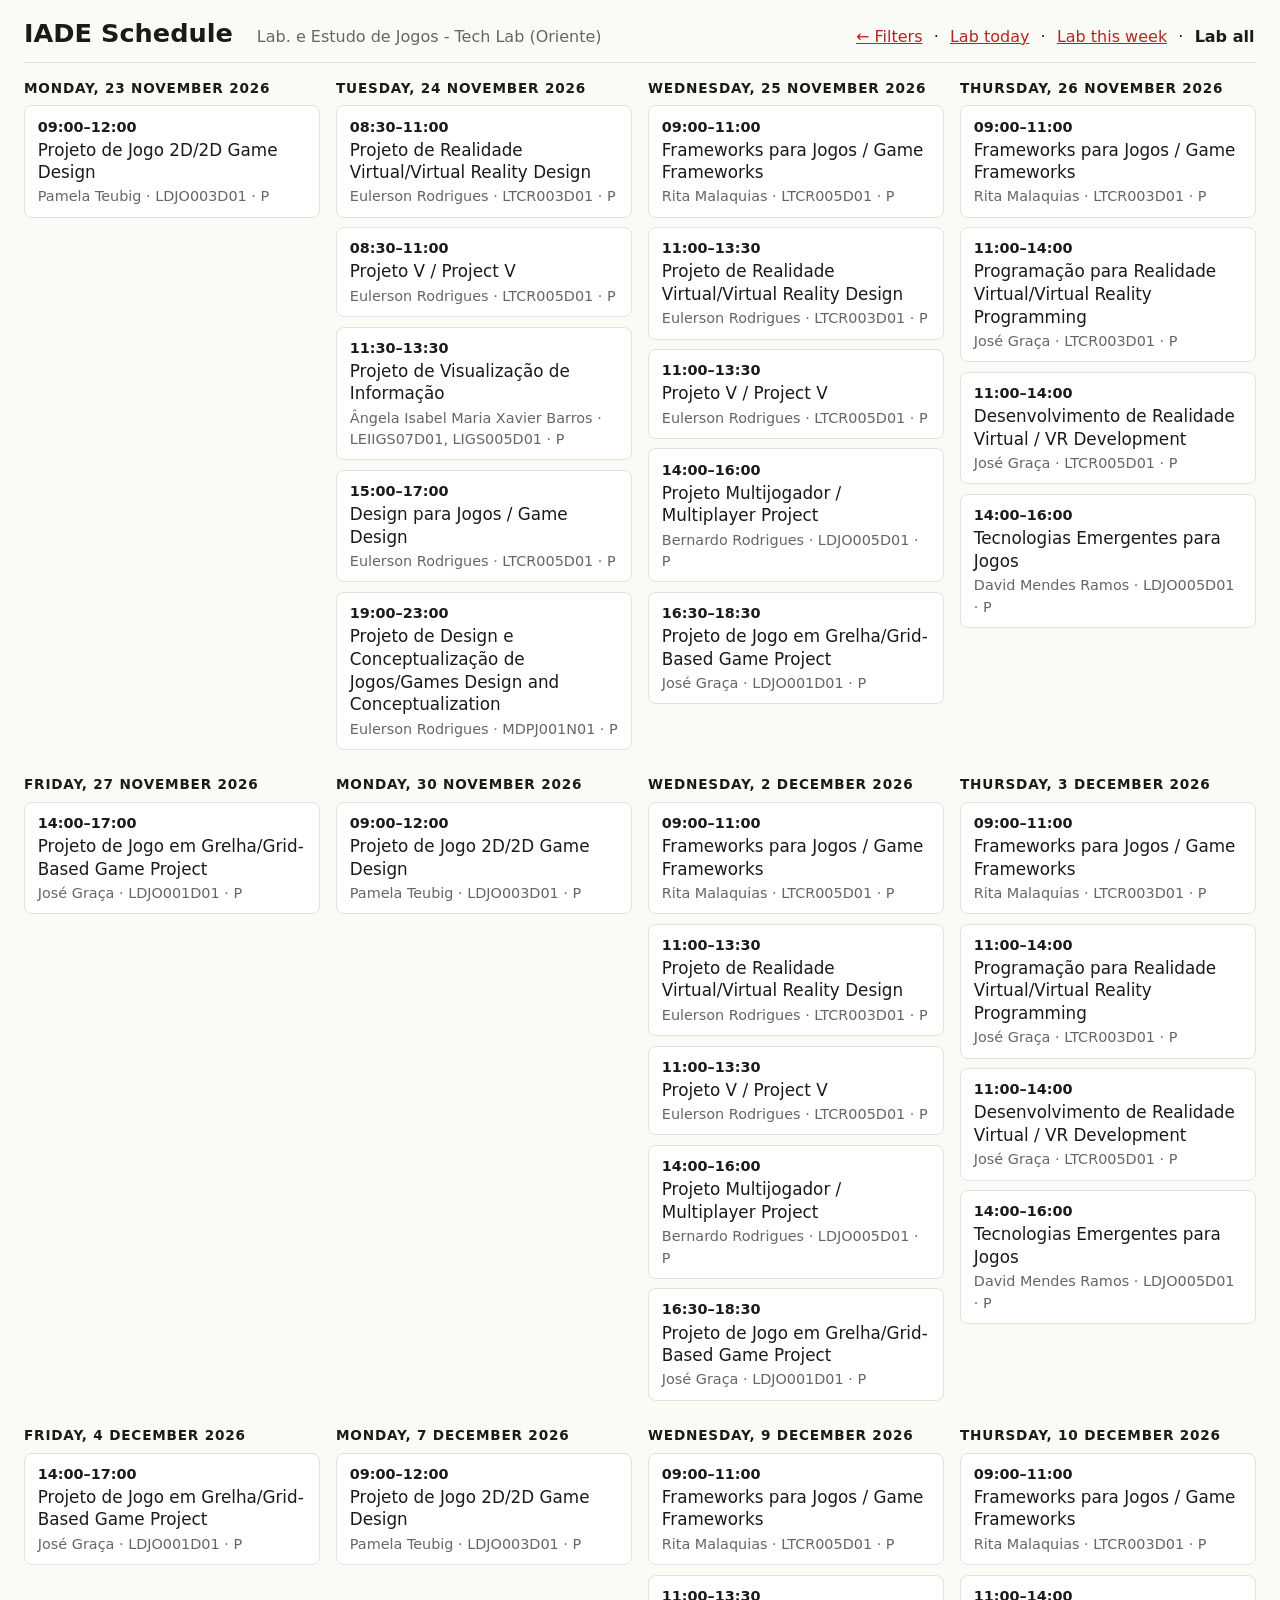
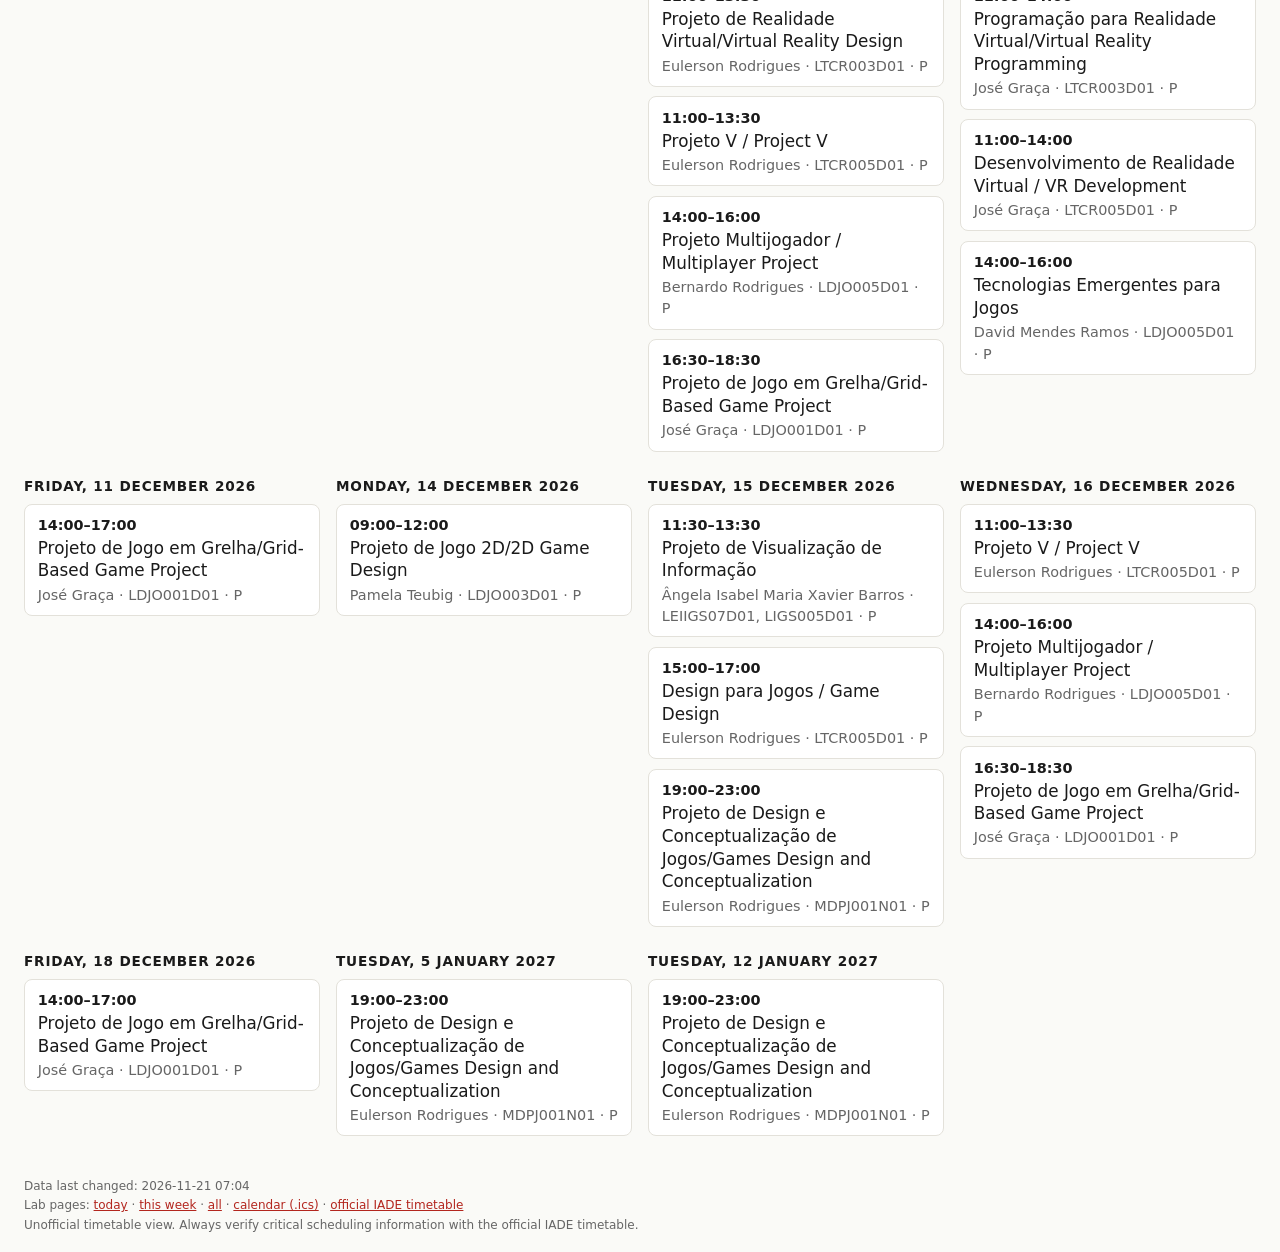
==== docs/all.html @ fbef0302 "Update schedule" ====
<!doctype html>
<html lang="en">
<head>
<meta charset="utf-8">
<meta name="viewport" content="width=device-width, initial-scale=1">
<title>All · IADE Schedule</title>
<link rel="stylesheet" href="style.css">
</head>
<body>
<header>
<h1><a href="./">IADE Schedule</a></h1>
<p class="rooms">Lab. e Estudo de Jogos - Tech Lab (Oriente)</p>
<nav><a href="index.html">← Filters</a> · <a href="today.html">Lab today</a> · <a href="week.html">Lab this week</a> · <strong>Lab all</strong></nav>
</header>
<main>
<section><h2>Monday, 23 November 2026</h2>
<article><p class="time">09:00–12:00</p><p class="course">Projeto de Jogo 2D/2D Game Design</p><p>Pamela Teubig</p><p>LDJO003D01</p><p>P</p><p class="room">Lab. e Estudo de Jogos - Tech Lab (Oriente)</p></article>
</section>
<section><h2>Tuesday, 24 November 2026</h2>
<article><p class="time">08:30–11:00</p><p class="course">Projeto de Realidade Virtual/Virtual Reality Design</p><p>Eulerson Rodrigues</p><p>LTCR003D01</p><p>P</p><p class="room">Lab. e Estudo de Jogos - Tech Lab (Oriente)</p></article>
<article><p class="time">08:30–11:00</p><p class="course">Projeto V / Project V</p><p>Eulerson Rodrigues</p><p>LTCR005D01</p><p>P</p><p class="room">Lab. e Estudo de Jogos - Tech Lab (Oriente)</p></article>
<article><p class="time">11:30–13:30</p><p class="course">Projeto de Visualização de Informação</p><p>Ângela Isabel Maria Xavier Barros</p><p>LEIIGS07D01, LIGS005D01</p><p>P</p><p class="room">Lab. e Estudo de Jogos - Tech Lab (Oriente)</p></article>
<article><p class="time">15:00–17:00</p><p class="course">Design para Jogos / Game Design</p><p>Eulerson Rodrigues</p><p>LTCR005D01</p><p>P</p><p class="room">Lab. e Estudo de Jogos - Tech Lab (Oriente)</p></article>
<article><p class="time">19:00–23:00</p><p class="course">Projeto de Design e Conceptualização de Jogos/Games Design and Conceptualization</p><p>Eulerson Rodrigues</p><p>MDPJ001N01</p><p>P</p><p class="room">Lab. e Estudo de Jogos - Tech Lab (Oriente)</p></article>
</section>
<section><h2>Wednesday, 25 November 2026</h2>
<article><p class="time">09:00–11:00</p><p class="course">Frameworks para Jogos / Game Frameworks</p><p>Rita Malaquias</p><p>LTCR005D01</p><p>P</p><p class="room">Lab. e Estudo de Jogos - Tech Lab (Oriente)</p></article>
<article><p class="time">11:00–13:30</p><p class="course">Projeto de Realidade Virtual/Virtual Reality Design</p><p>Eulerson Rodrigues</p><p>LTCR003D01</p><p>P</p><p class="room">Lab. e Estudo de Jogos - Tech Lab (Oriente)</p></article>
<article><p class="time">11:00–13:30</p><p class="course">Projeto V / Project V</p><p>Eulerson Rodrigues</p><p>LTCR005D01</p><p>P</p><p class="room">Lab. e Estudo de Jogos - Tech Lab (Oriente)</p></article>
<article><p class="time">14:00–16:00</p><p class="course">Projeto Multijogador / Multiplayer Project</p><p>Bernardo Rodrigues</p><p>LDJO005D01</p><p>P</p><p class="room">Lab. e Estudo de Jogos - Tech Lab (Oriente)</p></article>
<article><p class="time">16:30–18:30</p><p class="course">Projeto de Jogo em Grelha/Grid-Based Game Project</p><p>José Graça</p><p>LDJO001D01</p><p>P</p><p class="room">Lab. e Estudo de Jogos - Tech Lab (Oriente)</p></article>
</section>
<section><h2>Thursday, 26 November 2026</h2>
<article><p class="time">09:00–11:00</p><p class="course">Frameworks para Jogos / Game Frameworks</p><p>Rita Malaquias</p><p>LTCR003D01</p><p>P</p><p class="room">Lab. e Estudo de Jogos - Tech Lab (Oriente)</p></article>
<article><p class="time">11:00–14:00</p><p class="course">Programação para Realidade Virtual/Virtual Reality Programming</p><p>José Graça</p><p>LTCR003D01</p><p>P</p><p class="room">Lab. e Estudo de Jogos - Tech Lab (Oriente)</p></article>
<article><p class="time">11:00–14:00</p><p class="course">Desenvolvimento de Realidade Virtual / VR Development</p><p>José Graça</p><p>LTCR005D01</p><p>P</p><p class="room">Lab. e Estudo de Jogos - Tech Lab (Oriente)</p></article>
<article><p class="time">14:00–16:00</p><p class="course">Tecnologias Emergentes para Jogos</p><p>David Mendes Ramos</p><p>LDJO005D01</p><p>P</p><p class="room">Lab. e Estudo de Jogos - Tech Lab (Oriente)</p></article>
</section>
<section><h2>Friday, 27 November 2026</h2>
<article><p class="time">14:00–17:00</p><p class="course">Projeto de Jogo em Grelha/Grid-Based Game Project</p><p>José Graça</p><p>LDJO001D01</p><p>P</p><p class="room">Lab. e Estudo de Jogos - Tech Lab (Oriente)</p></article>
</section>
<section><h2>Monday, 30 November 2026</h2>
<article><p class="time">09:00–12:00</p><p class="course">Projeto de Jogo 2D/2D Game Design</p><p>Pamela Teubig</p><p>LDJO003D01</p><p>P</p><p class="room">Lab. e Estudo de Jogos - Tech Lab (Oriente)</p></article>
</section>
<section><h2>Wednesday, 2 December 2026</h2>
<article><p class="time">09:00–11:00</p><p class="course">Frameworks para Jogos / Game Frameworks</p><p>Rita Malaquias</p><p>LTCR005D01</p><p>P</p><p class="room">Lab. e Estudo de Jogos - Tech Lab (Oriente)</p></article>
<article><p class="time">11:00–13:30</p><p class="course">Projeto de Realidade Virtual/Virtual Reality Design</p><p>Eulerson Rodrigues</p><p>LTCR003D01</p><p>P</p><p class="room">Lab. e Estudo de Jogos - Tech Lab (Oriente)</p></article>
<article><p class="time">11:00–13:30</p><p class="course">Projeto V / Project V</p><p>Eulerson Rodrigues</p><p>LTCR005D01</p><p>P</p><p class="room">Lab. e Estudo de Jogos - Tech Lab (Oriente)</p></article>
<article><p class="time">14:00–16:00</p><p class="course">Projeto Multijogador / Multiplayer Project</p><p>Bernardo Rodrigues</p><p>LDJO005D01</p><p>P</p><p class="room">Lab. e Estudo de Jogos - Tech Lab (Oriente)</p></article>
<article><p class="time">16:30–18:30</p><p class="course">Projeto de Jogo em Grelha/Grid-Based Game Project</p><p>José Graça</p><p>LDJO001D01</p><p>P</p><p class="room">Lab. e Estudo de Jogos - Tech Lab (Oriente)</p></article>
</section>
<section><h2>Thursday, 3 December 2026</h2>
<article><p class="time">09:00–11:00</p><p class="course">Frameworks para Jogos / Game Frameworks</p><p>Rita Malaquias</p><p>LTCR003D01</p><p>P</p><p class="room">Lab. e Estudo de Jogos - Tech Lab (Oriente)</p></article>
<article><p class="time">11:00–14:00</p><p class="course">Programação para Realidade Virtual/Virtual Reality Programming</p><p>José Graça</p><p>LTCR003D01</p><p>P</p><p class="room">Lab. e Estudo de Jogos - Tech Lab (Oriente)</p></article>
<article><p class="time">11:00–14:00</p><p class="course">Desenvolvimento de Realidade Virtual / VR Development</p><p>José Graça</p><p>LTCR005D01</p><p>P</p><p class="room">Lab. e Estudo de Jogos - Tech Lab (Oriente)</p></article>
<article><p class="time">14:00–16:00</p><p class="course">Tecnologias Emergentes para Jogos</p><p>David Mendes Ramos</p><p>LDJO005D01</p><p>P</p><p class="room">Lab. e Estudo de Jogos - Tech Lab (Oriente)</p></article>
</section>
<section><h2>Friday, 4 December 2026</h2>
<article><p class="time">14:00–17:00</p><p class="course">Projeto de Jogo em Grelha/Grid-Based Game Project</p><p>José Graça</p><p>LDJO001D01</p><p>P</p><p class="room">Lab. e Estudo de Jogos - Tech Lab (Oriente)</p></article>
</section>
<section><h2>Monday, 7 December 2026</h2>
<article><p class="time">09:00–12:00</p><p class="course">Projeto de Jogo 2D/2D Game Design</p><p>Pamela Teubig</p><p>LDJO003D01</p><p>P</p><p class="room">Lab. e Estudo de Jogos - Tech Lab (Oriente)</p></article>
</section>
<section><h2>Wednesday, 9 December 2026</h2>
<article><p class="time">09:00–11:00</p><p class="course">Frameworks para Jogos / Game Frameworks</p><p>Rita Malaquias</p><p>LTCR005D01</p><p>P</p><p class="room">Lab. e Estudo de Jogos - Tech Lab (Oriente)</p></article>
<article><p class="time">11:00–13:30</p><p class="course">Projeto de Realidade Virtual/Virtual Reality Design</p><p>Eulerson Rodrigues</p><p>LTCR003D01</p><p>P</p><p class="room">Lab. e Estudo de Jogos - Tech Lab (Oriente)</p></article>
<article><p class="time">11:00–13:30</p><p class="course">Projeto V / Project V</p><p>Eulerson Rodrigues</p><p>LTCR005D01</p><p>P</p><p class="room">Lab. e Estudo de Jogos - Tech Lab (Oriente)</p></article>
<article><p class="time">14:00–16:00</p><p class="course">Projeto Multijogador / Multiplayer Project</p><p>Bernardo Rodrigues</p><p>LDJO005D01</p><p>P</p><p class="room">Lab. e Estudo de Jogos - Tech Lab (Oriente)</p></article>
<article><p class="time">16:30–18:30</p><p class="course">Projeto de Jogo em Grelha/Grid-Based Game Project</p><p>José Graça</p><p>LDJO001D01</p><p>P</p><p class="room">Lab. e Estudo de Jogos - Tech Lab (Oriente)</p></article>
</section>
<section><h2>Thursday, 10 December 2026</h2>
<article><p class="time">09:00–11:00</p><p class="course">Frameworks para Jogos / Game Frameworks</p><p>Rita Malaquias</p><p>LTCR003D01</p><p>P</p><p class="room">Lab. e Estudo de Jogos - Tech Lab (Oriente)</p></article>
<article><p class="time">11:00–14:00</p><p class="course">Programação para Realidade Virtual/Virtual Reality Programming</p><p>José Graça</p><p>LTCR003D01</p><p>P</p><p class="room">Lab. e Estudo de Jogos - Tech Lab (Oriente)</p></article>
<article><p class="time">11:00–14:00</p><p class="course">Desenvolvimento de Realidade Virtual / VR Development</p><p>José Graça</p><p>LTCR005D01</p><p>P</p><p class="room">Lab. e Estudo de Jogos - Tech Lab (Oriente)</p></article>
<article><p class="time">14:00–16:00</p><p class="course">Tecnologias Emergentes para Jogos</p><p>David Mendes Ramos</p><p>LDJO005D01</p><p>P</p><p class="room">Lab. e Estudo de Jogos - Tech Lab (Oriente)</p></article>
</section>
<section><h2>Friday, 11 December 2026</h2>
<article><p class="time">14:00–17:00</p><p class="course">Projeto de Jogo em Grelha/Grid-Based Game Project</p><p>José Graça</p><p>LDJO001D01</p><p>P</p><p class="room">Lab. e Estudo de Jogos - Tech Lab (Oriente)</p></article>
</section>
<section><h2>Monday, 14 December 2026</h2>
<article><p class="time">09:00–12:00</p><p class="course">Projeto de Jogo 2D/2D Game Design</p><p>Pamela Teubig</p><p>LDJO003D01</p><p>P</p><p class="room">Lab. e Estudo de Jogos - Tech Lab (Oriente)</p></article>
</section>
<section><h2>Tuesday, 15 December 2026</h2>
<article><p class="time">11:30–13:30</p><p class="course">Projeto de Visualização de Informação</p><p>Ângela Isabel Maria Xavier Barros</p><p>LEIIGS07D01, LIGS005D01</p><p>P</p><p class="room">Lab. e Estudo de Jogos - Tech Lab (Oriente)</p></article>
<article><p class="time">15:00–17:00</p><p class="course">Design para Jogos / Game Design</p><p>Eulerson Rodrigues</p><p>LTCR005D01</p><p>P</p><p class="room">Lab. e Estudo de Jogos - Tech Lab (Oriente)</p></article>
<article><p class="time">19:00–23:00</p><p class="course">Projeto de Design e Conceptualização de Jogos/Games Design and Conceptualization</p><p>Eulerson Rodrigues</p><p>MDPJ001N01</p><p>P</p><p class="room">Lab. e Estudo de Jogos - Tech Lab (Oriente)</p></article>
</section>
<section><h2>Wednesday, 16 December 2026</h2>
<article><p class="time">11:00–13:30</p><p class="course">Projeto V / Project V</p><p>Eulerson Rodrigues</p><p>LTCR005D01</p><p>P</p><p class="room">Lab. e Estudo de Jogos - Tech Lab (Oriente)</p></article>
<article><p class="time">14:00–16:00</p><p class="course">Projeto Multijogador / Multiplayer Project</p><p>Bernardo Rodrigues</p><p>LDJO005D01</p><p>P</p><p class="room">Lab. e Estudo de Jogos - Tech Lab (Oriente)</p></article>
<article><p class="time">16:30–18:30</p><p class="course">Projeto de Jogo em Grelha/Grid-Based Game Project</p><p>José Graça</p><p>LDJO001D01</p><p>P</p><p class="room">Lab. e Estudo de Jogos - Tech Lab (Oriente)</p></article>
</section>
<section><h2>Friday, 18 December 2026</h2>
<article><p class="time">14:00–17:00</p><p class="course">Projeto de Jogo em Grelha/Grid-Based Game Project</p><p>José Graça</p><p>LDJO001D01</p><p>P</p><p class="room">Lab. e Estudo de Jogos - Tech Lab (Oriente)</p></article>
</section>
<section><h2>Tuesday, 5 January 2027</h2>
<article><p class="time">19:00–23:00</p><p class="course">Projeto de Design e Conceptualização de Jogos/Games Design and Conceptualization</p><p>Eulerson Rodrigues</p><p>MDPJ001N01</p><p>P</p><p class="room">Lab. e Estudo de Jogos - Tech Lab (Oriente)</p></article>
</section>
<section><h2>Tuesday, 12 January 2027</h2>
<article><p class="time">19:00–23:00</p><p class="course">Projeto de Design e Conceptualização de Jogos/Games Design and Conceptualization</p><p>Eulerson Rodrigues</p><p>MDPJ001N01</p><p>P</p><p class="room">Lab. e Estudo de Jogos - Tech Lab (Oriente)</p></article>
</section>
</main>
<footer>
<p>Data last changed: 2026-11-21 07:04</p>
<p>Lab pages: <a href="today.html">today</a> · <a href="week.html">this week</a> · <a href="all.html">all</a> · <a href="calendar/lab.ics">calendar (.ics)</a> · <a href="https://horariosturmas.europeia.pt/UE_IADE/HorariosTurmas/">official IADE timetable</a></p>
<p>Unofficial timetable view. Always verify critical scheduling information with the official IADE timetable.</p>
</footer>
</body>
</html>
---- docs/style.css ----
:root { color-scheme: light dark; --fg: #1a1a1a; --muted: #666; --bg: #fafaf7; --card: #fff; --line: #e3e1da; --accent: #b3261e; --booking: #1e5cb3; }
@media (prefers-color-scheme: dark) { :root { --fg: #eee; --muted: #aaa; --bg: #161616; --card: #202020; --line: #333; --accent: #ff8a80; --booking: #82b1ff; } }
* { box-sizing: border-box; }
/* 16:9 screens: full width, type scales with viewport width, days laid out as columns */
html { font-size: clamp(16px, 1.15vw, 44px); }
body { margin: 0; padding: 1rem 1.5rem; font: 1rem/1.35 system-ui, sans-serif; color: var(--fg); background: var(--bg); }
header { display: flex; flex-wrap: wrap; align-items: baseline; gap: .25rem 1.5rem; padding-bottom: .6rem; border-bottom: 1px solid var(--line); }
h1 { margin: 0; font-size: 1.6rem; }
h1 a { color: inherit; text-decoration: none; }
.rooms, footer, article p { color: var(--muted); }
.rooms { margin: 0; }
nav { display: flex; flex-wrap: wrap; align-items: center; gap: .1rem .6rem; margin-left: auto; }
nav [data-range], nav [data-view] { font: inherit; font-size: .9rem; color: var(--accent); background: none; border: 1px solid transparent; border-radius: 999px; padding: .25rem .7rem; cursor: pointer; }
nav [data-range]:hover, nav [data-view]:hover { border-color: var(--line); }
nav [data-range].on, nav [data-view].on { color: var(--fg); background: var(--card); border-color: var(--line); }
nav a, nav strong { display: inline-block; padding: .3rem .1rem; }
a { color: var(--accent); }
main { display: grid; grid-template-columns: repeat(auto-fill, minmax(15rem, 1fr)); gap: 0 1rem; }
h2 { margin: 1rem 0 .5rem; font-size: .85rem; letter-spacing: .06em; text-transform: uppercase; }
article { margin: 0 0 .6rem; padding: .6rem .8rem; background: var(--card); border: 1px solid var(--line); border-radius: 8px; }
article p { margin: .1rem 0; font-size: .9rem; overflow-wrap: anywhere; }
article .time { color: var(--fg); font-weight: 600; font-variant-numeric: tabular-nums; }
article .course { color: var(--fg); font-size: 1.05rem; }
/* single day (Today): spread its lessons across the width */
main > section:only-child { grid-column: 1 / -1; display: grid; grid-template-columns: repeat(auto-fill, minmax(15rem, 1fr)); gap: 0 1rem; align-items: start; }
main > section:only-child h2 { grid-column: 1 / -1; }
.empty { grid-column: 1 / -1; margin: 2rem 0; color: var(--muted); }
footer { margin-top: 2rem; font-size: .75rem; }
footer p { margin: .2rem 0; }
/* compact cards so a full day fits one screen height: room is already in the header, meta on one line */
article .room { display: none; }
article p:not(.time, .course, .room) { display: inline; }
article p:not(.time, .course, .room) + p:not(.room)::before { content: " · "; }
/* filter page */
#filters { display: flex; flex-wrap: wrap; gap: .5rem 1rem; padding: 0 0 .6rem; }
#filters label { display: flex; flex-direction: column; font-size: .75rem; color: var(--muted); }
#filters input, #filters select { min-width: 12rem; max-width: 20rem; font: inherit; font-size: .9rem; padding: .25rem .4rem; color: var(--fg); background: var(--card); border: 1px solid var(--line); border-radius: 6px; }
#filters input[type=date] { min-width: 0; }
#filters .box { position: relative; display: block; }
#filters .box input { width: 100%; padding-right: 1.6rem; }
#filters .clear { position: absolute; right: .2rem; top: 50%; transform: translateY(-50%); padding: 0 .4rem; font: inherit; font-size: 1.3rem; line-height: 1.2; color: var(--muted); background: none; border: 0; cursor: pointer; }
#filters .clear:hover { color: var(--fg); }
#filters input:placeholder-shown:not(:focus) + .clear { visibility: hidden; }
#filters-box { border-bottom: 1px solid var(--line); }
#filters-box summary::-webkit-details-marker { display: none; }
#filters-box summary::before { content: "\25b8"; color: var(--muted); }
#filters-box[open] summary::before { content: "\25be"; }
#filters-box summary { list-style: none; display: flex; flex-wrap: wrap; align-items: center; gap: .3rem .8rem; padding: .5rem 0; font-size: .85rem; font-weight: 600; cursor: pointer; overflow-wrap: anywhere; }
#summary-text { margin-right: auto; }
#favs { display: flex; flex-wrap: wrap; align-items: center; gap: .4rem; font-weight: 400; }
#fav-list { display: contents; }
#favs button { font: inherit; font-size: .85rem; color: var(--fg); background: none; border: 0; padding: .3rem .5rem; cursor: pointer; }
.fav { display: inline-flex; align-items: center; background: var(--card); border: 1px solid var(--line); border-radius: 999px; }
.fav.on { border-color: var(--accent); }
.fav .fav-x { color: var(--muted); padding-left: 0; }
#fav-save { color: var(--accent) !important; }
#fav-save:disabled { color: var(--muted) !important; cursor: default; }
/* calendar views */
#views, #ranges, #period { display: inline-flex; flex-wrap: wrap; align-items: center; gap: .1rem; }
#period-label { padding-left: .5rem; font-size: .9rem; font-weight: 600; }
#period button { font: inherit; font-size: .9rem; color: var(--accent); background: none; border: 1px solid transparent; border-radius: 999px; padding: .25rem .7rem; cursor: pointer; }
#period button:hover { border-color: var(--line); }
.cal { display: block; --hour: 3rem; }
.cal-head, .cal-body { display: grid; grid-template-columns: 3.2rem repeat(var(--days), minmax(0, 1fr)); gap: 0 .25rem; }
.cal-day { padding: .3rem .4rem; font-size: .8rem; font-weight: 600; letter-spacing: .04em; text-transform: uppercase; border-bottom: 1px solid var(--line); }
.cal-day.on { color: var(--accent); }
.cal-body { height: clamp(18rem, calc(100vh - 13rem), calc(var(--rows) * var(--hour, 3rem))); }
.cal-gutter { display: grid; grid-auto-rows: 1fr; }
.cal-hour { font-size: .7rem; color: var(--muted); font-variant-numeric: tabular-nums; transform: translateY(-.35em); }
.cal-col { position: relative; border-left: 1px solid var(--line); background: repeating-linear-gradient(var(--line) 0 1px, transparent 1px calc(var(--hour, 3rem))); }
.cal-col.on { background-color: color-mix(in srgb, var(--accent) 5%, transparent); }
.ev { position: absolute; overflow: hidden; display: flex; flex-direction: column; padding: .15rem .3rem; font-size: .75rem; line-height: 1.15; background: var(--card); border: 1px solid var(--line); border-left: 3px solid var(--accent); border-radius: 5px; }
/* bookings (Google Calendar layer): blue, the palette twin of the red accent */
article.booking { border-left: 3px solid var(--booking); }
.ev.booking { border-left-color: var(--booking); background: color-mix(in srgb, var(--booking) 8%, var(--card)); }
.month-ev.booking .ev-time { color: var(--booking); }
.ev-time { font-weight: 600; font-variant-numeric: tabular-nums; }
.ev-course { overflow: hidden; }
.ev-meta { color: var(--muted); overflow: hidden; }
.month { display: grid; grid-template-columns: repeat(7, minmax(0, 1fr)); gap: .25rem; }
.month-head { padding: .3rem .2rem; font-size: .8rem; font-weight: 600; letter-spacing: .04em; text-transform: uppercase; color: var(--muted); }
.month-cell { min-height: 7rem; padding: .3rem; background: var(--card); border: 1px solid var(--line); border-radius: 6px; cursor: pointer; overflow: hidden; }
.month-cell:hover { border-color: var(--accent); }
.month-cell.other { opacity: .45; }
.month-cell.on { border-color: var(--accent); }
.month-num { font-size: .8rem; font-weight: 600; font-variant-numeric: tabular-nums; }
.month-ev { display: flex; gap: .3rem; font-size: .7rem; line-height: 1.3; white-space: nowrap; overflow: hidden; text-overflow: ellipsis; }
.month-ev .ev-course { text-overflow: ellipsis; }
.month-more { font-size: .7rem; color: var(--muted); }
[hidden] { display: none !important; }
main > .cal, main > .month { grid-column: 1 / -1; }
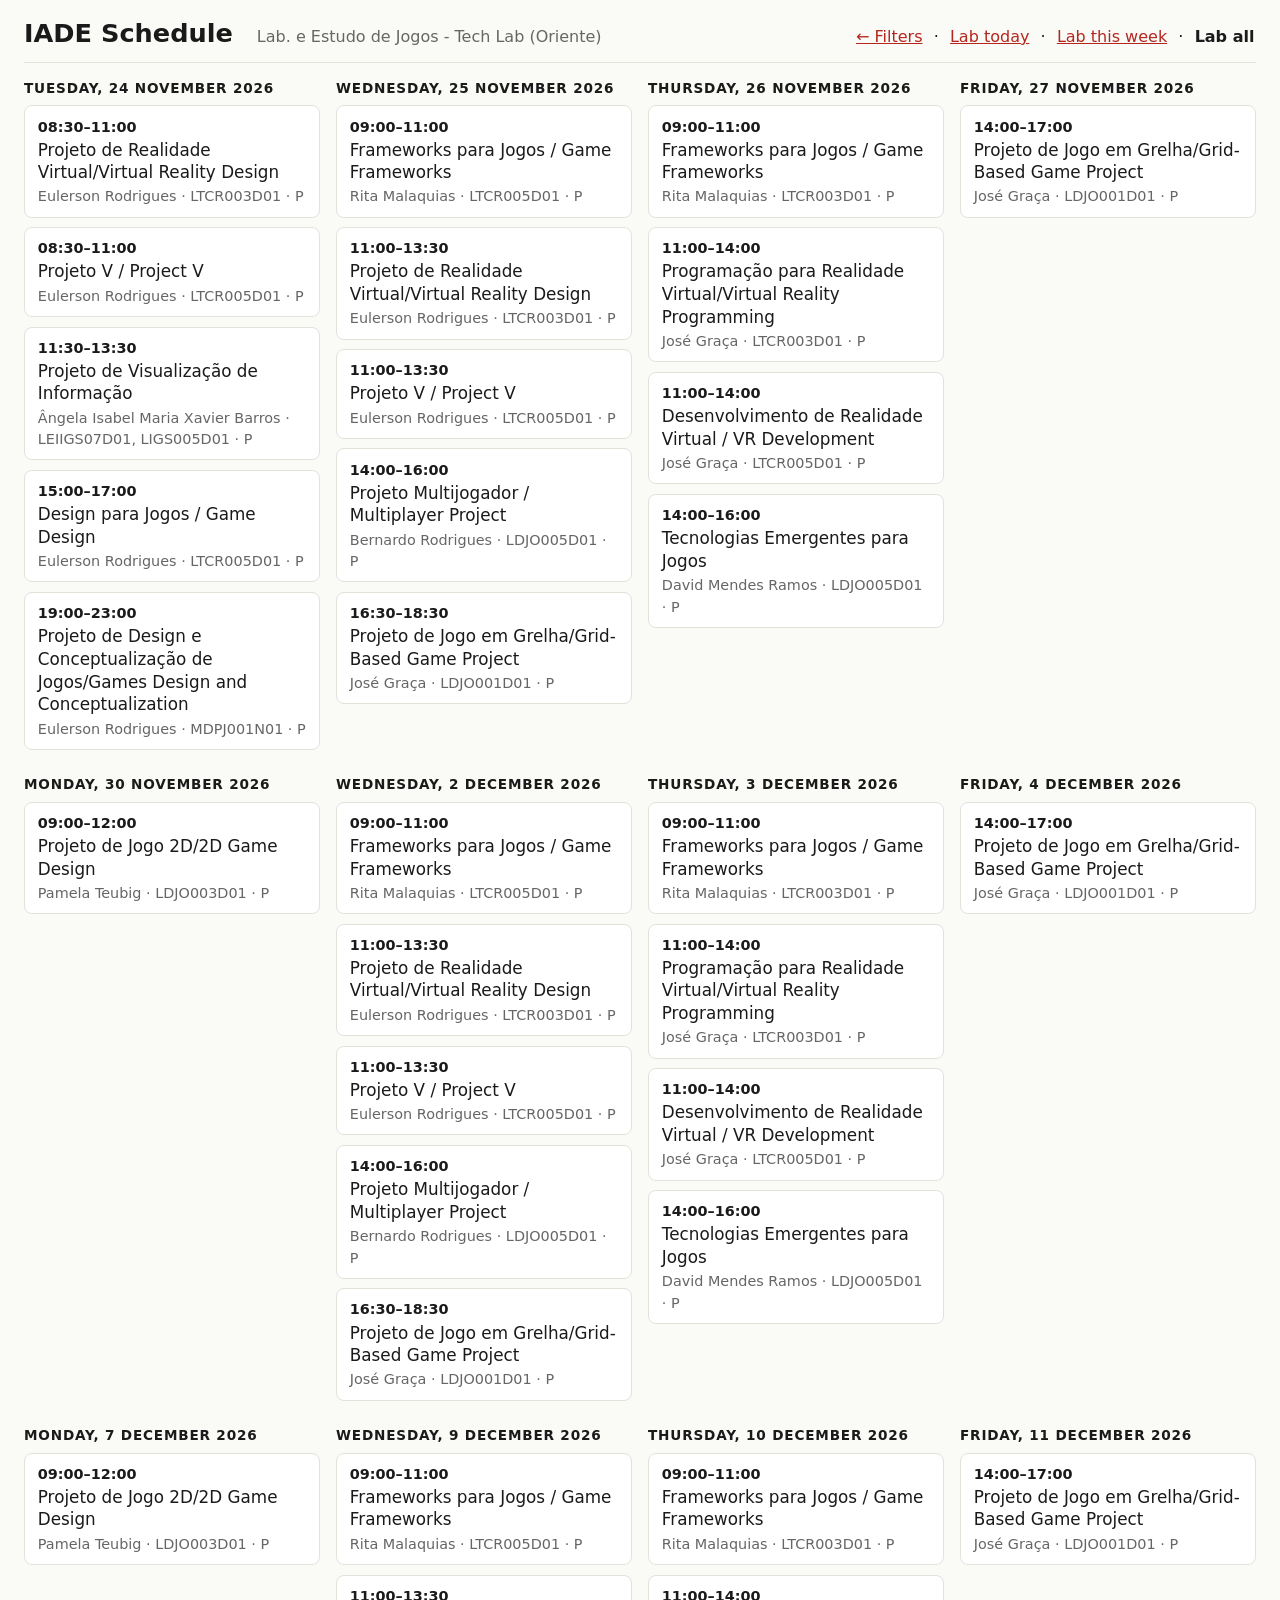
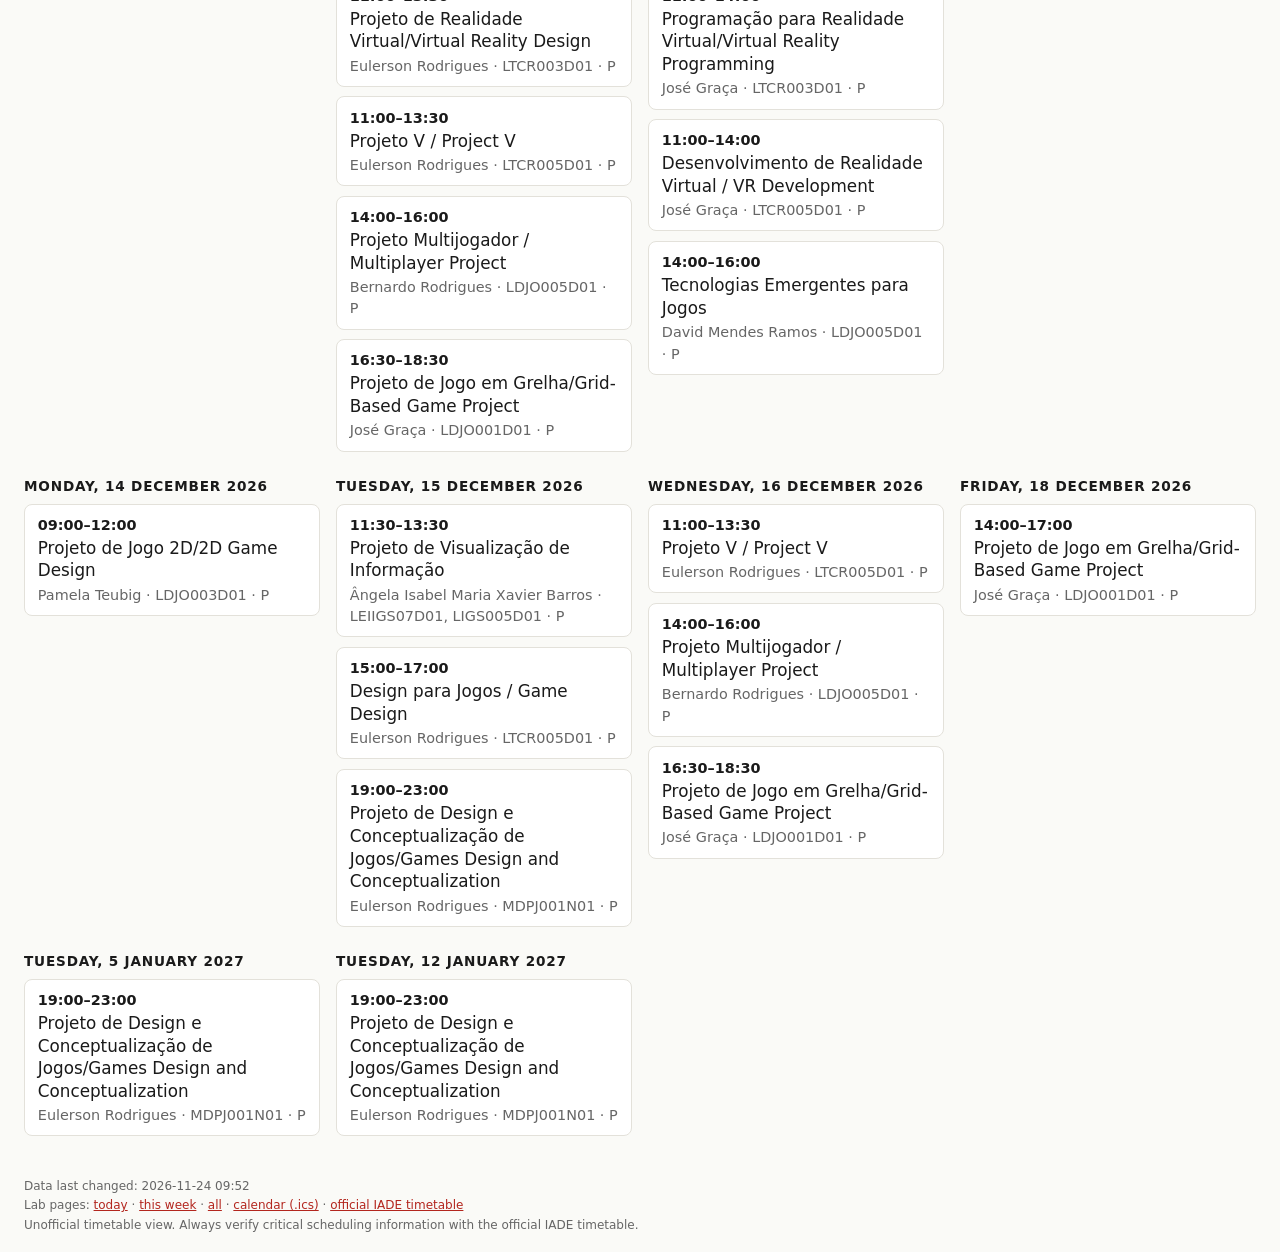
==== commit 89f8cfd7: "Update schedule" ====
--- a/docs/all.html
+++ b/docs/all.html
@@ -13,9 +13,6 @@
 <nav><a href="index.html">← Filters</a> · <a href="today.html">Lab today</a> · <a href="week.html">Lab this week</a> · <strong>Lab all</strong></nav>
 </header>
 <main>
-<section><h2>Monday, 23 November 2026</h2>
-<article><p class="time">09:00–12:00</p><p class="course">Projeto de Jogo 2D/2D Game Design</p><p>Pamela Teubig</p><p>LDJO003D01</p><p>P</p><p class="room">Lab. e Estudo de Jogos - Tech Lab (Oriente)</p></article>
-</section>
 <section><h2>Tuesday, 24 November 2026</h2>
 <article><p class="time">08:30–11:00</p><p class="course">Projeto de Realidade Virtual/Virtual Reality Design</p><p>Eulerson Rodrigues</p><p>LTCR003D01</p><p>P</p><p class="room">Lab. e Estudo de Jogos - Tech Lab (Oriente)</p></article>
 <article><p class="time">08:30–11:00</p><p class="course">Projeto V / Project V</p><p>Eulerson Rodrigues</p><p>LTCR005D01</p><p>P</p><p class="room">Lab. e Estudo de Jogos - Tech Lab (Oriente)</p></article>
@@ -101,7 +98,7 @@
 </section>
 </main>
 <footer>
-<p>Data last changed: 2026-11-21 07:04</p>
+<p>Data last changed: 2026-11-24 09:52</p>
 <p>Lab pages: <a href="today.html">today</a> · <a href="week.html">this week</a> · <a href="all.html">all</a> · <a href="calendar/lab.ics">calendar (.ics)</a> · <a href="https://horariosturmas.europeia.pt/UE_IADE/HorariosTurmas/">official IADE timetable</a></p>
 <p>Unofficial timetable view. Always verify critical scheduling information with the official IADE timetable.</p>
 </footer>
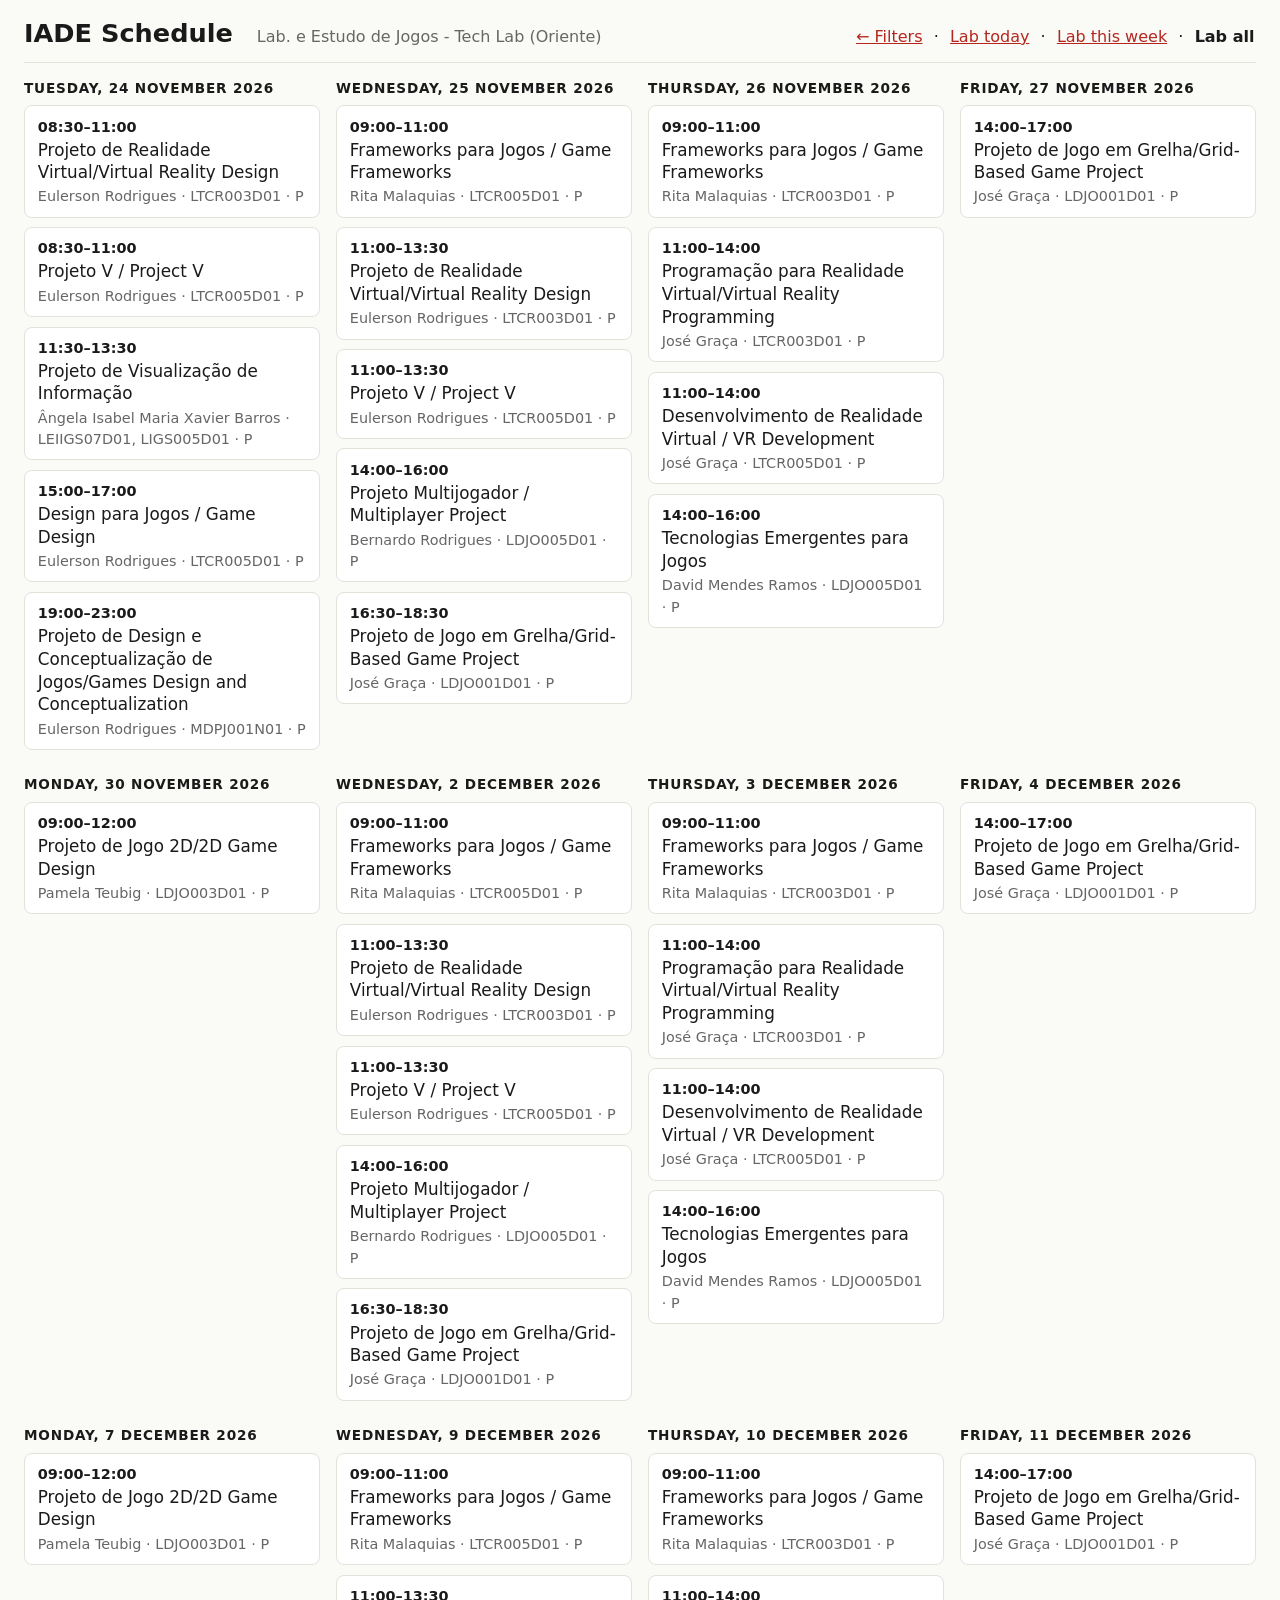
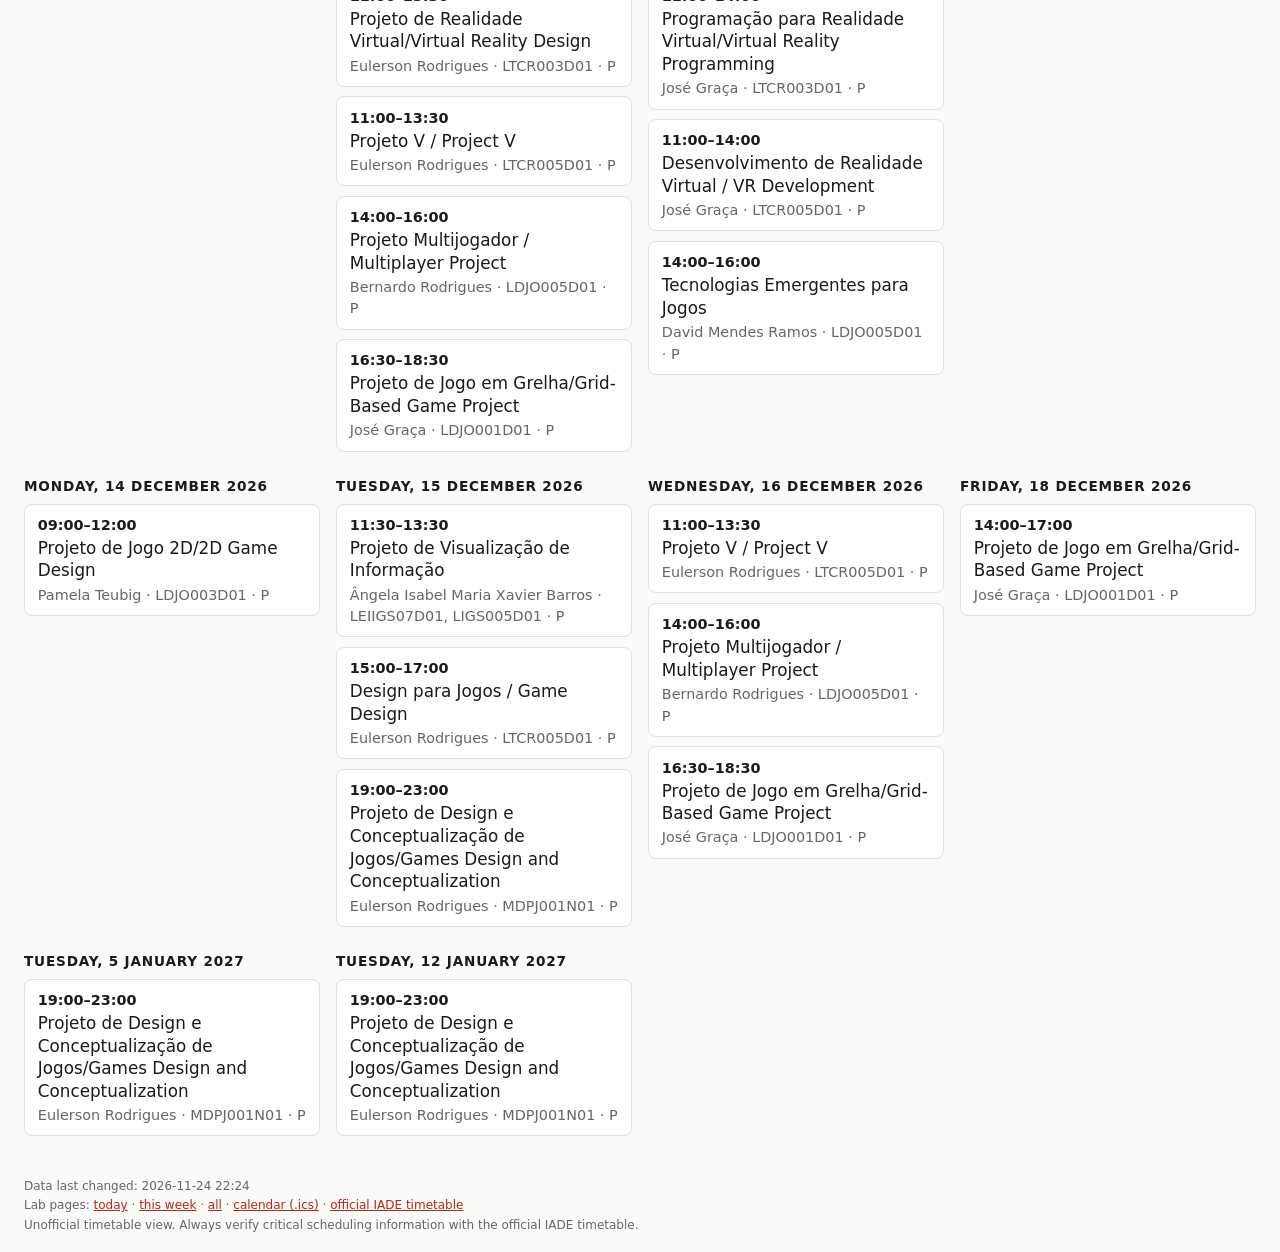
==== commit 7b5988a6: "Update schedule" ====
--- a/docs/all.html
+++ b/docs/all.html
@@ -98,7 +98,7 @@
 </section>
 </main>
 <footer>
-<p>Data last changed: 2026-11-24 09:52</p>
+<p>Data last changed: 2026-11-24 22:24</p>
 <p>Lab pages: <a href="today.html">today</a> · <a href="week.html">this week</a> · <a href="all.html">all</a> · <a href="calendar/lab.ics">calendar (.ics)</a> · <a href="https://horariosturmas.europeia.pt/UE_IADE/HorariosTurmas/">official IADE timetable</a></p>
 <p>Unofficial timetable view. Always verify critical scheduling information with the official IADE timetable.</p>
 </footer>
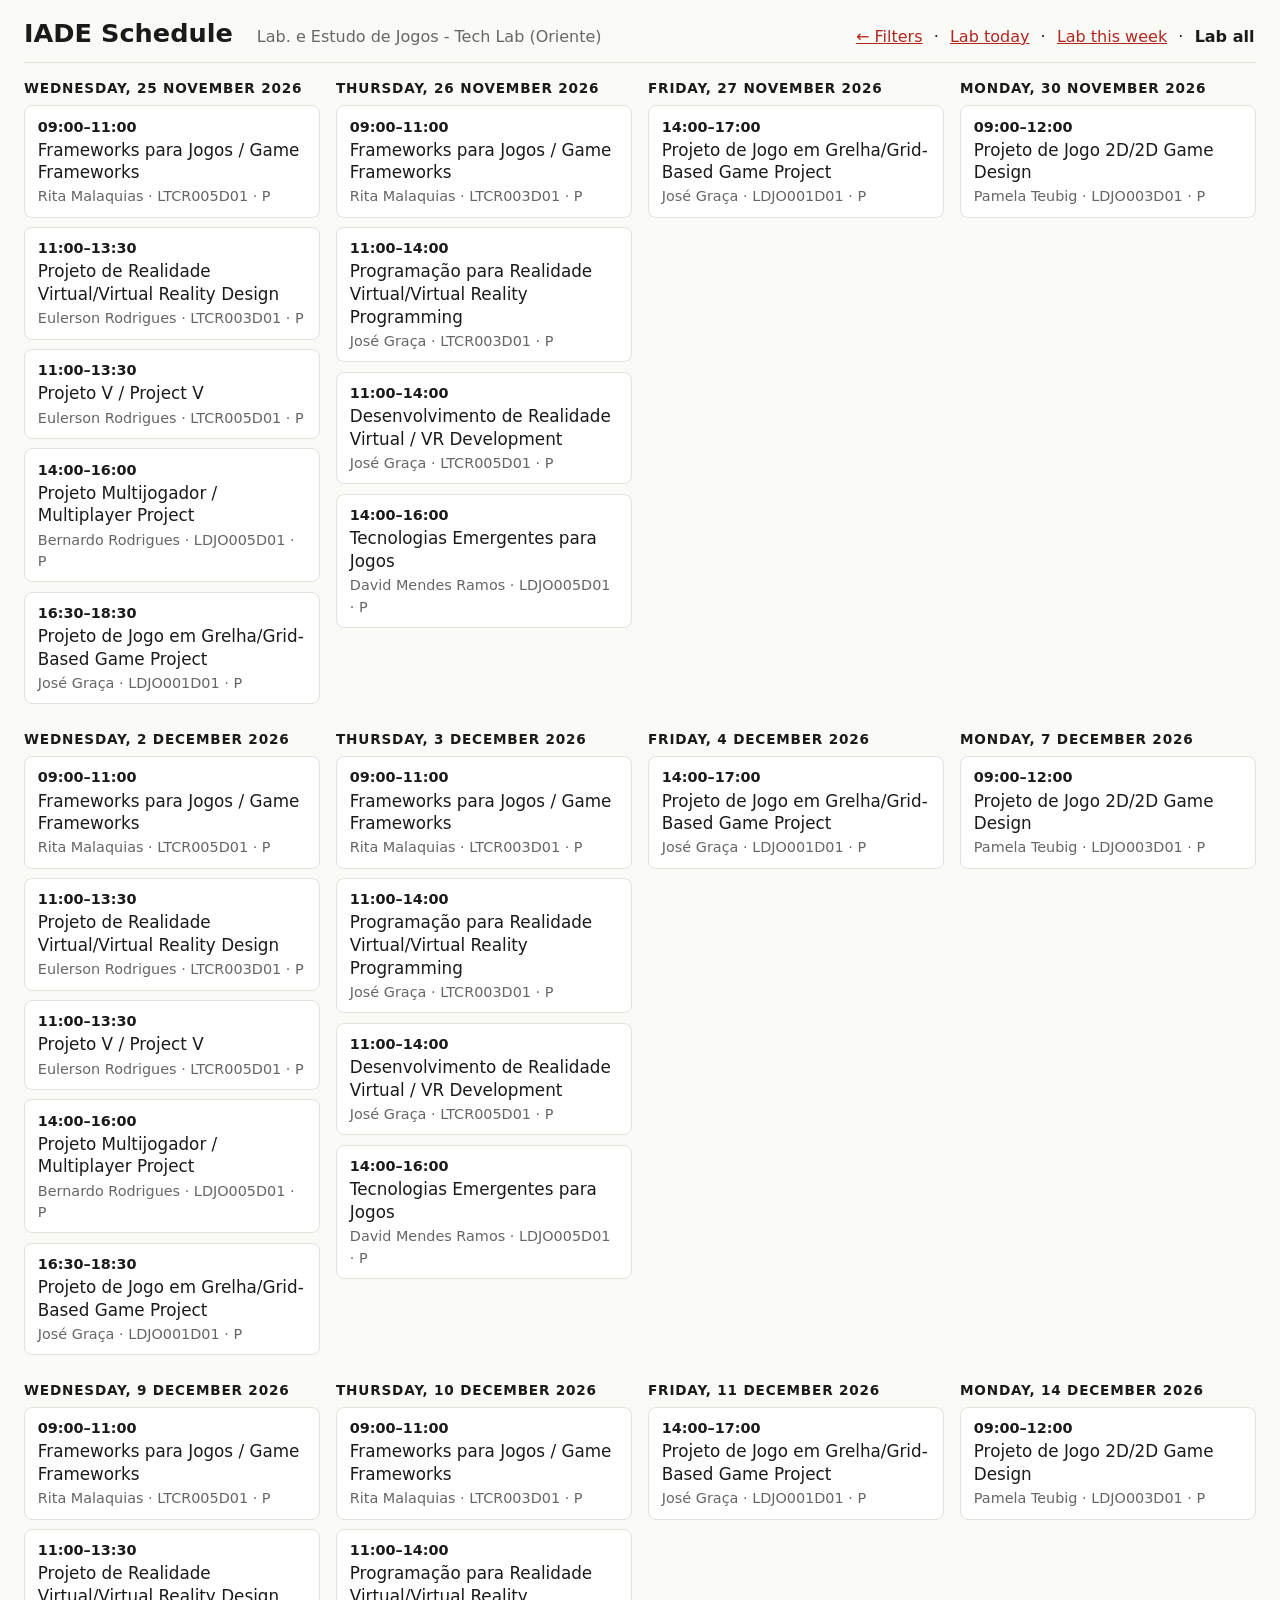
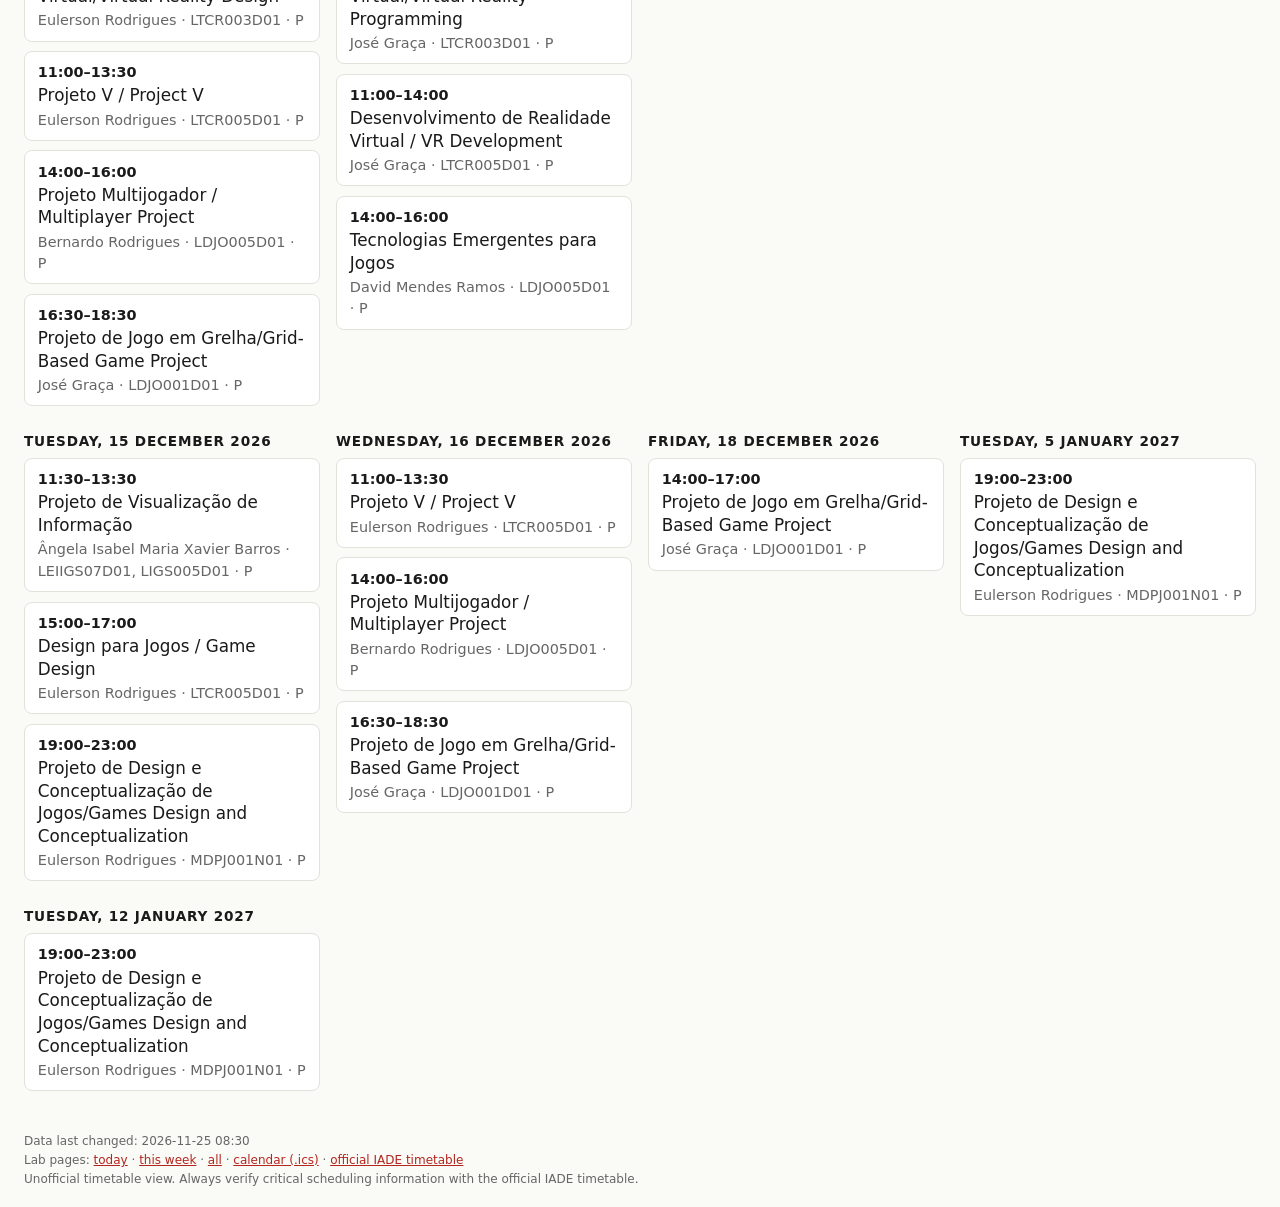
==== commit 102b7fd0: "Update schedule" ====
--- a/docs/all.html
+++ b/docs/all.html
@@ -13,13 +13,6 @@
 <nav><a href="index.html">← Filters</a> · <a href="today.html">Lab today</a> · <a href="week.html">Lab this week</a> · <strong>Lab all</strong></nav>
 </header>
 <main>
-<section><h2>Tuesday, 24 November 2026</h2>
-<article><p class="time">08:30–11:00</p><p class="course">Projeto de Realidade Virtual/Virtual Reality Design</p><p>Eulerson Rodrigues</p><p>LTCR003D01</p><p>P</p><p class="room">Lab. e Estudo de Jogos - Tech Lab (Oriente)</p></article>
-<article><p class="time">08:30–11:00</p><p class="course">Projeto V / Project V</p><p>Eulerson Rodrigues</p><p>LTCR005D01</p><p>P</p><p class="room">Lab. e Estudo de Jogos - Tech Lab (Oriente)</p></article>
-<article><p class="time">11:30–13:30</p><p class="course">Projeto de Visualização de Informação</p><p>Ângela Isabel Maria Xavier Barros</p><p>LEIIGS07D01, LIGS005D01</p><p>P</p><p class="room">Lab. e Estudo de Jogos - Tech Lab (Oriente)</p></article>
-<article><p class="time">15:00–17:00</p><p class="course">Design para Jogos / Game Design</p><p>Eulerson Rodrigues</p><p>LTCR005D01</p><p>P</p><p class="room">Lab. e Estudo de Jogos - Tech Lab (Oriente)</p></article>
-<article><p class="time">19:00–23:00</p><p class="course">Projeto de Design e Conceptualização de Jogos/Games Design and Conceptualization</p><p>Eulerson Rodrigues</p><p>MDPJ001N01</p><p>P</p><p class="room">Lab. e Estudo de Jogos - Tech Lab (Oriente)</p></article>
-</section>
 <section><h2>Wednesday, 25 November 2026</h2>
 <article><p class="time">09:00–11:00</p><p class="course">Frameworks para Jogos / Game Frameworks</p><p>Rita Malaquias</p><p>LTCR005D01</p><p>P</p><p class="room">Lab. e Estudo de Jogos - Tech Lab (Oriente)</p></article>
 <article><p class="time">11:00–13:30</p><p class="course">Projeto de Realidade Virtual/Virtual Reality Design</p><p>Eulerson Rodrigues</p><p>LTCR003D01</p><p>P</p><p class="room">Lab. e Estudo de Jogos - Tech Lab (Oriente)</p></article>
@@ -98,7 +91,7 @@
 </section>
 </main>
 <footer>
-<p>Data last changed: 2026-11-24 22:24</p>
+<p>Data last changed: 2026-11-25 08:30</p>
 <p>Lab pages: <a href="today.html">today</a> · <a href="week.html">this week</a> · <a href="all.html">all</a> · <a href="calendar/lab.ics">calendar (.ics)</a> · <a href="https://horariosturmas.europeia.pt/UE_IADE/HorariosTurmas/">official IADE timetable</a></p>
 <p>Unofficial timetable view. Always verify critical scheduling information with the official IADE timetable.</p>
 </footer>
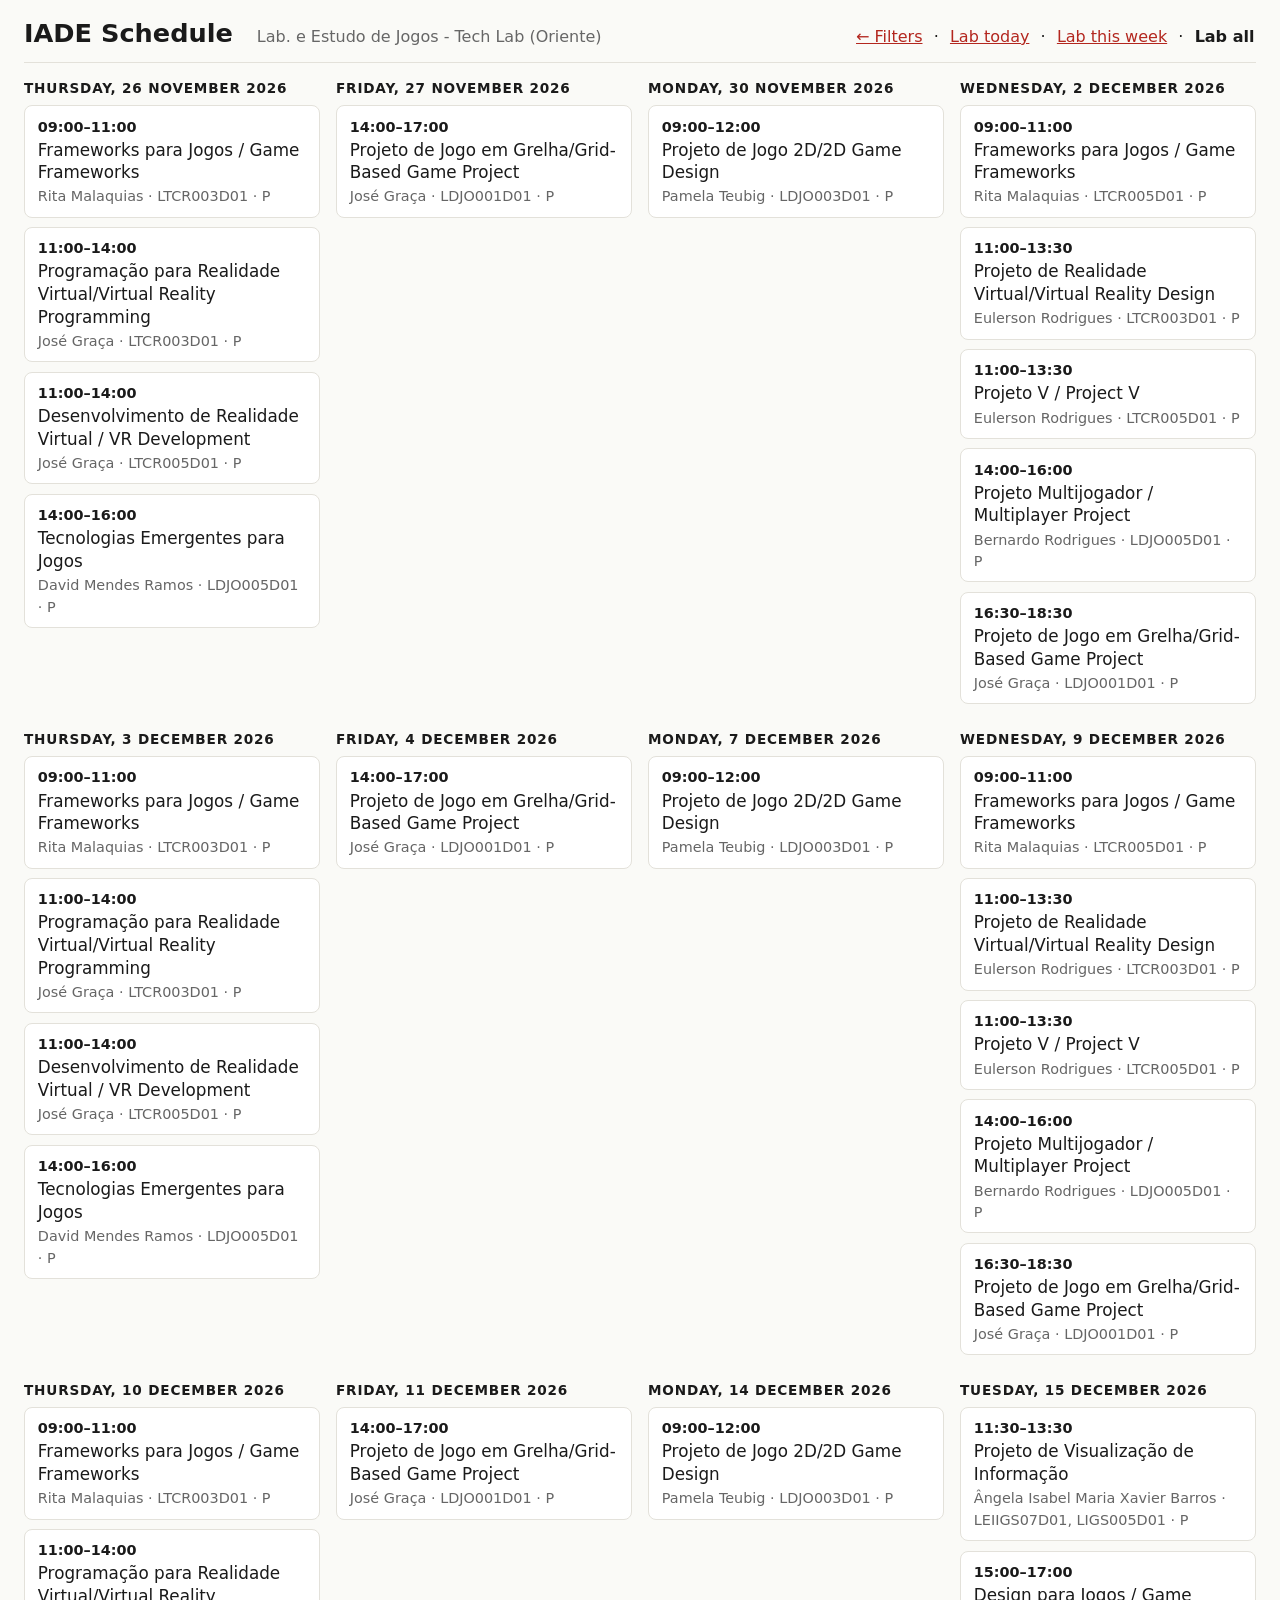
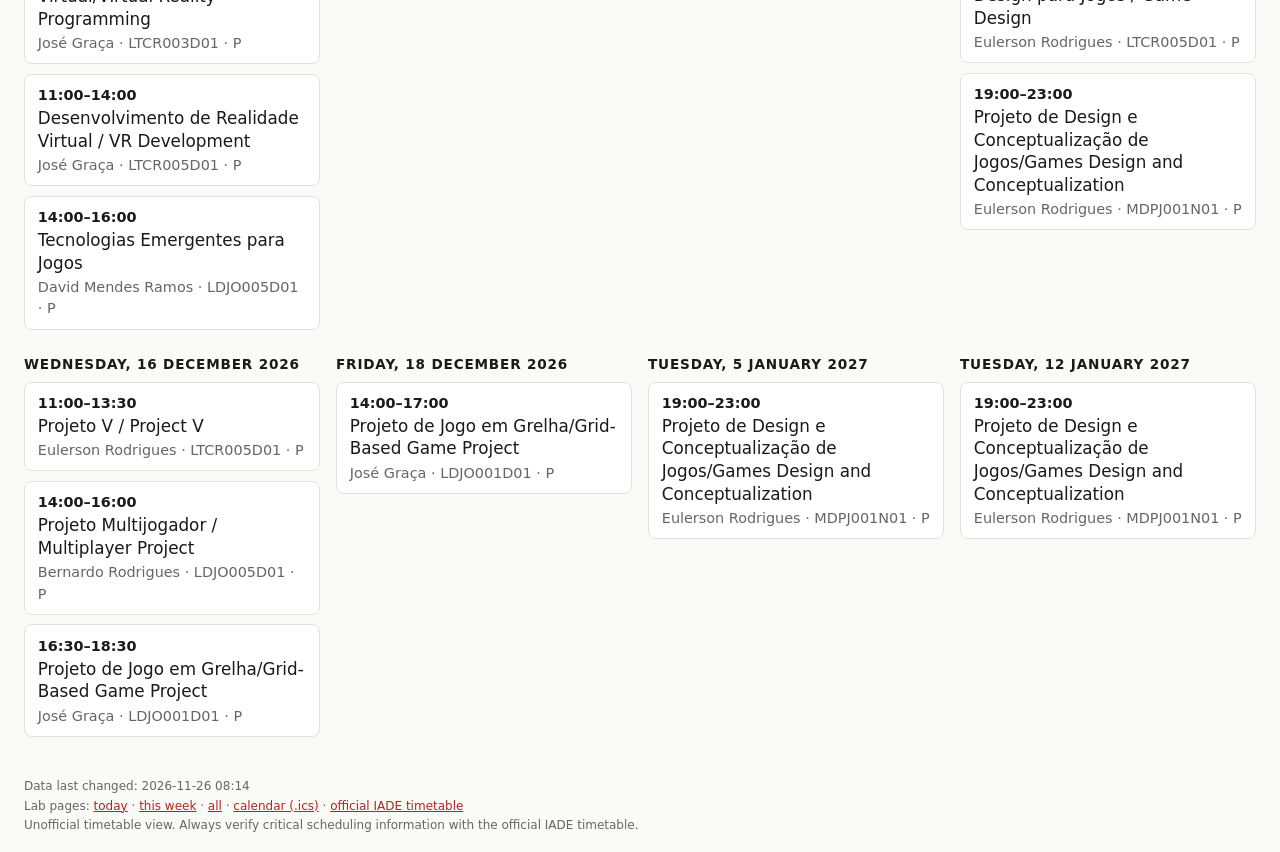
==== commit 0edd4d71: "Update schedule" ====
--- a/docs/all.html
+++ b/docs/all.html
@@ -13,13 +13,6 @@
 <nav><a href="index.html">← Filters</a> · <a href="today.html">Lab today</a> · <a href="week.html">Lab this week</a> · <strong>Lab all</strong></nav>
 </header>
 <main>
-<section><h2>Wednesday, 25 November 2026</h2>
-<article><p class="time">09:00–11:00</p><p class="course">Frameworks para Jogos / Game Frameworks</p><p>Rita Malaquias</p><p>LTCR005D01</p><p>P</p><p class="room">Lab. e Estudo de Jogos - Tech Lab (Oriente)</p></article>
-<article><p class="time">11:00–13:30</p><p class="course">Projeto de Realidade Virtual/Virtual Reality Design</p><p>Eulerson Rodrigues</p><p>LTCR003D01</p><p>P</p><p class="room">Lab. e Estudo de Jogos - Tech Lab (Oriente)</p></article>
-<article><p class="time">11:00–13:30</p><p class="course">Projeto V / Project V</p><p>Eulerson Rodrigues</p><p>LTCR005D01</p><p>P</p><p class="room">Lab. e Estudo de Jogos - Tech Lab (Oriente)</p></article>
-<article><p class="time">14:00–16:00</p><p class="course">Projeto Multijogador / Multiplayer Project</p><p>Bernardo Rodrigues</p><p>LDJO005D01</p><p>P</p><p class="room">Lab. e Estudo de Jogos - Tech Lab (Oriente)</p></article>
-<article><p class="time">16:30–18:30</p><p class="course">Projeto de Jogo em Grelha/Grid-Based Game Project</p><p>José Graça</p><p>LDJO001D01</p><p>P</p><p class="room">Lab. e Estudo de Jogos - Tech Lab (Oriente)</p></article>
-</section>
 <section><h2>Thursday, 26 November 2026</h2>
 <article><p class="time">09:00–11:00</p><p class="course">Frameworks para Jogos / Game Frameworks</p><p>Rita Malaquias</p><p>LTCR003D01</p><p>P</p><p class="room">Lab. e Estudo de Jogos - Tech Lab (Oriente)</p></article>
 <article><p class="time">11:00–14:00</p><p class="course">Programação para Realidade Virtual/Virtual Reality Programming</p><p>José Graça</p><p>LTCR003D01</p><p>P</p><p class="room">Lab. e Estudo de Jogos - Tech Lab (Oriente)</p></article>
@@ -91,7 +84,7 @@
 </section>
 </main>
 <footer>
-<p>Data last changed: 2026-11-25 08:30</p>
+<p>Data last changed: 2026-11-26 08:14</p>
 <p>Lab pages: <a href="today.html">today</a> · <a href="week.html">this week</a> · <a href="all.html">all</a> · <a href="calendar/lab.ics">calendar (.ics)</a> · <a href="https://horariosturmas.europeia.pt/UE_IADE/HorariosTurmas/">official IADE timetable</a></p>
 <p>Unofficial timetable view. Always verify critical scheduling information with the official IADE timetable.</p>
 </footer>
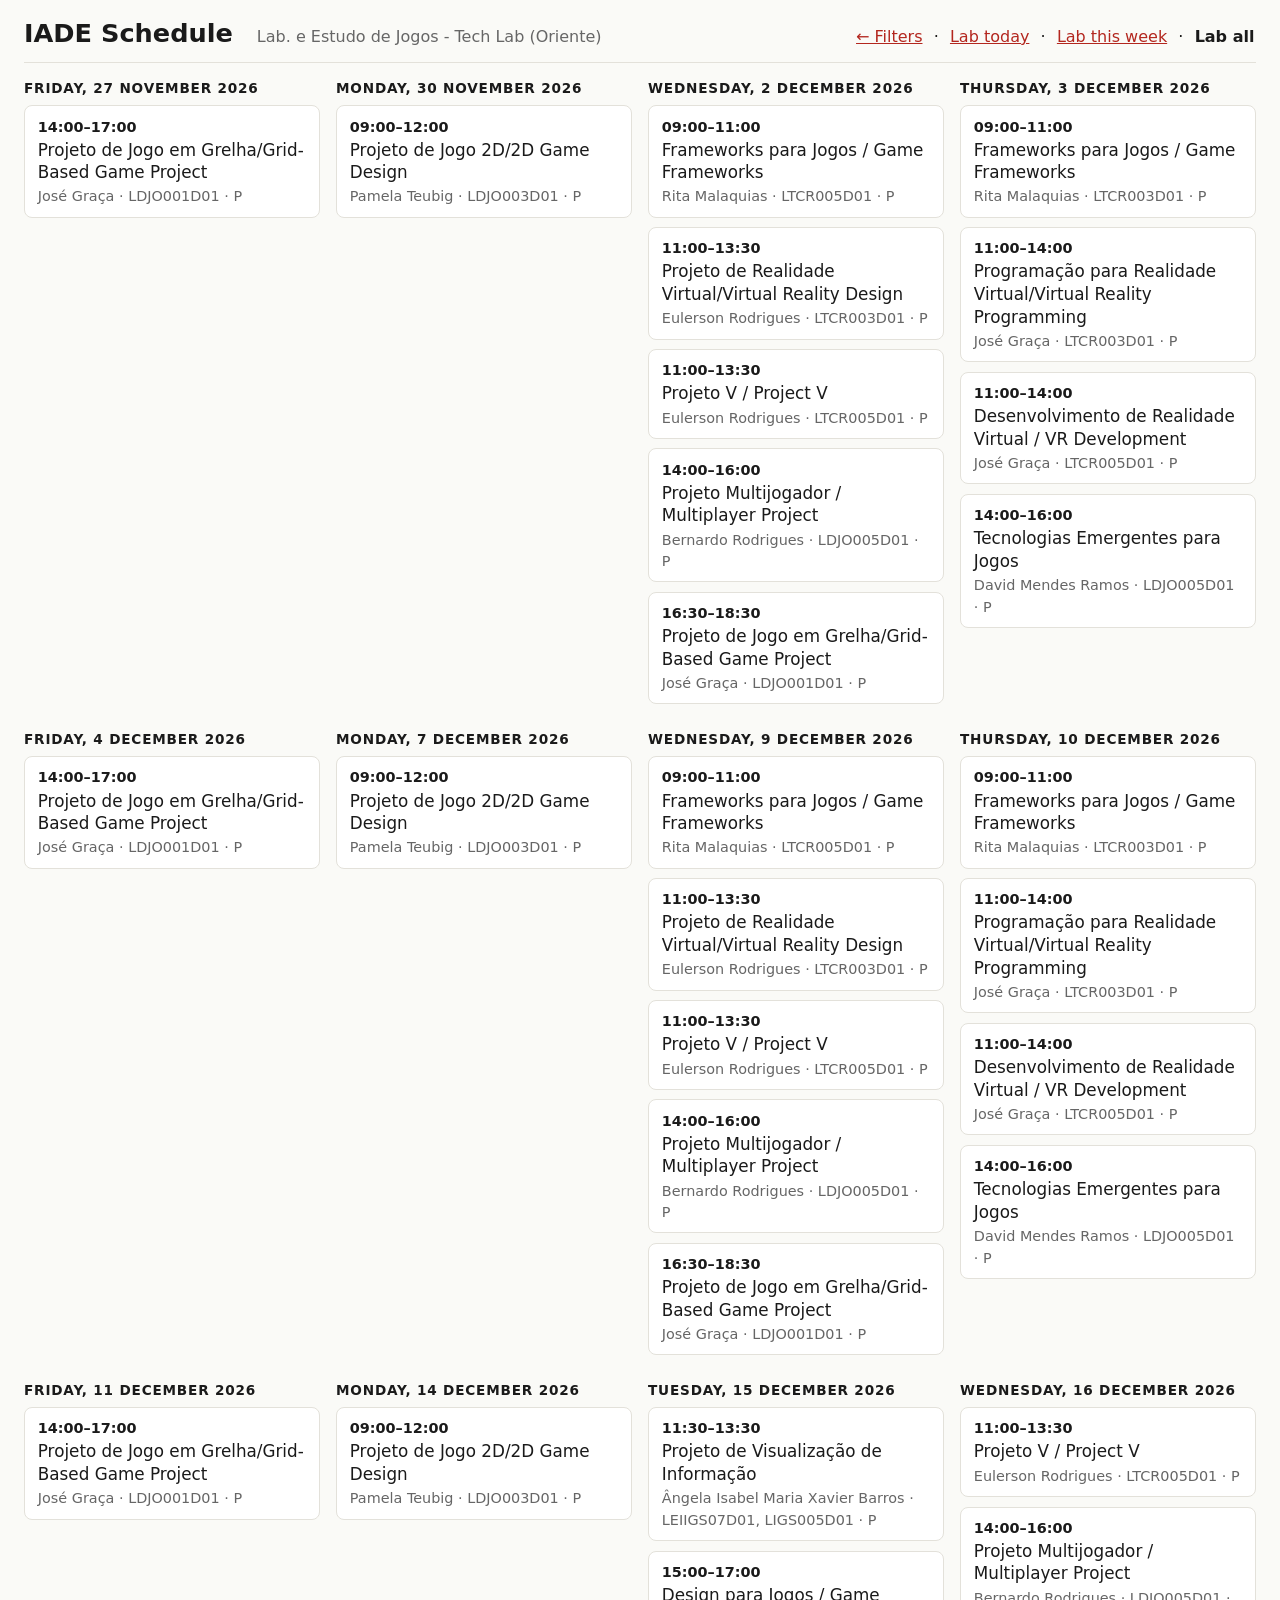
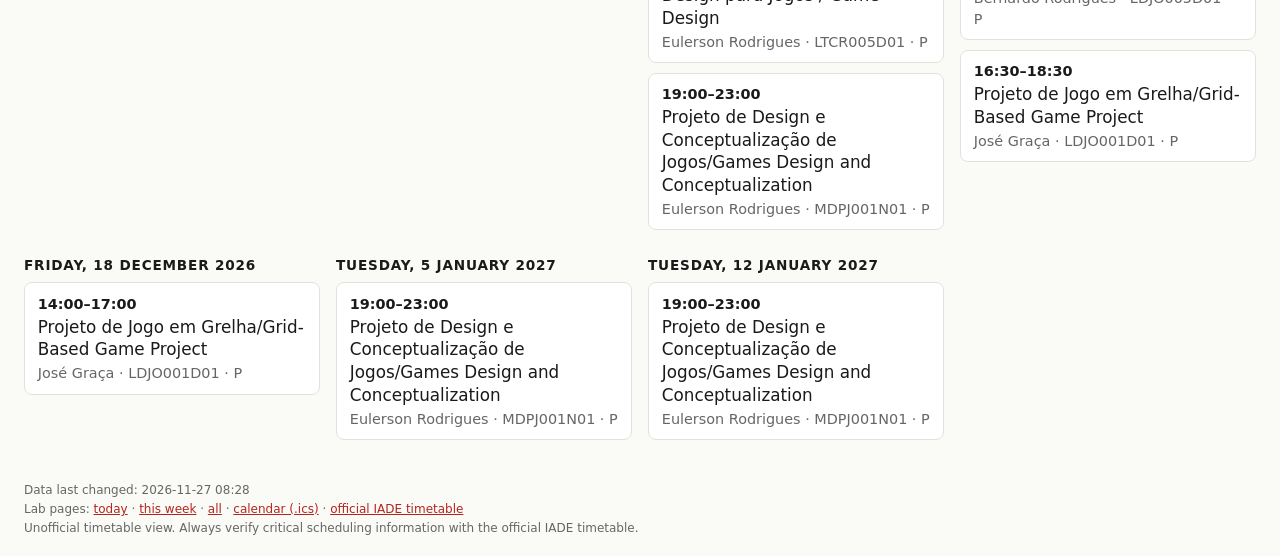
==== commit 35c219df: "Update schedule" ====
--- a/docs/all.html
+++ b/docs/all.html
@@ -13,12 +13,6 @@
 <nav><a href="index.html">← Filters</a> · <a href="today.html">Lab today</a> · <a href="week.html">Lab this week</a> · <strong>Lab all</strong></nav>
 </header>
 <main>
-<section><h2>Thursday, 26 November 2026</h2>
-<article><p class="time">09:00–11:00</p><p class="course">Frameworks para Jogos / Game Frameworks</p><p>Rita Malaquias</p><p>LTCR003D01</p><p>P</p><p class="room">Lab. e Estudo de Jogos - Tech Lab (Oriente)</p></article>
-<article><p class="time">11:00–14:00</p><p class="course">Programação para Realidade Virtual/Virtual Reality Programming</p><p>José Graça</p><p>LTCR003D01</p><p>P</p><p class="room">Lab. e Estudo de Jogos - Tech Lab (Oriente)</p></article>
-<article><p class="time">11:00–14:00</p><p class="course">Desenvolvimento de Realidade Virtual / VR Development</p><p>José Graça</p><p>LTCR005D01</p><p>P</p><p class="room">Lab. e Estudo de Jogos - Tech Lab (Oriente)</p></article>
-<article><p class="time">14:00–16:00</p><p class="course">Tecnologias Emergentes para Jogos</p><p>David Mendes Ramos</p><p>LDJO005D01</p><p>P</p><p class="room">Lab. e Estudo de Jogos - Tech Lab (Oriente)</p></article>
-</section>
 <section><h2>Friday, 27 November 2026</h2>
 <article><p class="time">14:00–17:00</p><p class="course">Projeto de Jogo em Grelha/Grid-Based Game Project</p><p>José Graça</p><p>LDJO001D01</p><p>P</p><p class="room">Lab. e Estudo de Jogos - Tech Lab (Oriente)</p></article>
 </section>
@@ -84,7 +78,7 @@
 </section>
 </main>
 <footer>
-<p>Data last changed: 2026-11-26 08:14</p>
+<p>Data last changed: 2026-11-27 08:28</p>
 <p>Lab pages: <a href="today.html">today</a> · <a href="week.html">this week</a> · <a href="all.html">all</a> · <a href="calendar/lab.ics">calendar (.ics)</a> · <a href="https://horariosturmas.europeia.pt/UE_IADE/HorariosTurmas/">official IADE timetable</a></p>
 <p>Unofficial timetable view. Always verify critical scheduling information with the official IADE timetable.</p>
 </footer>
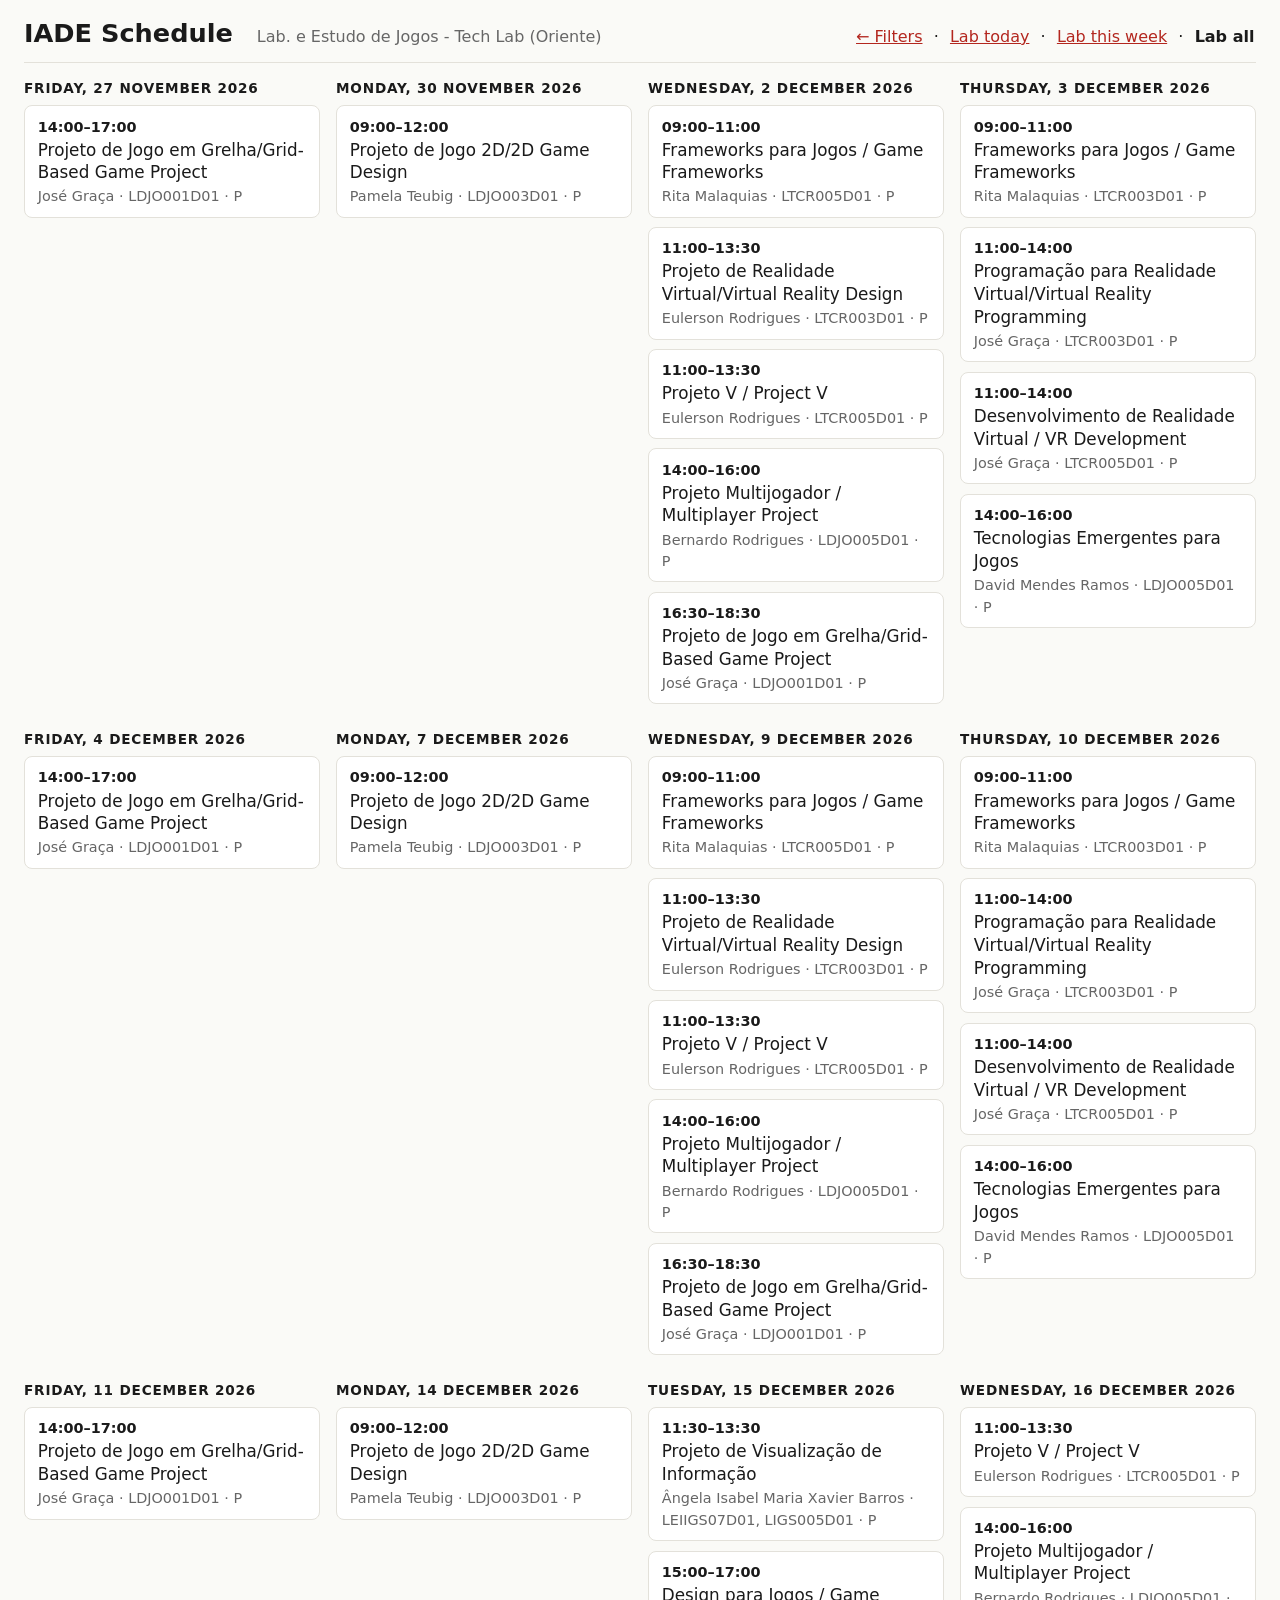
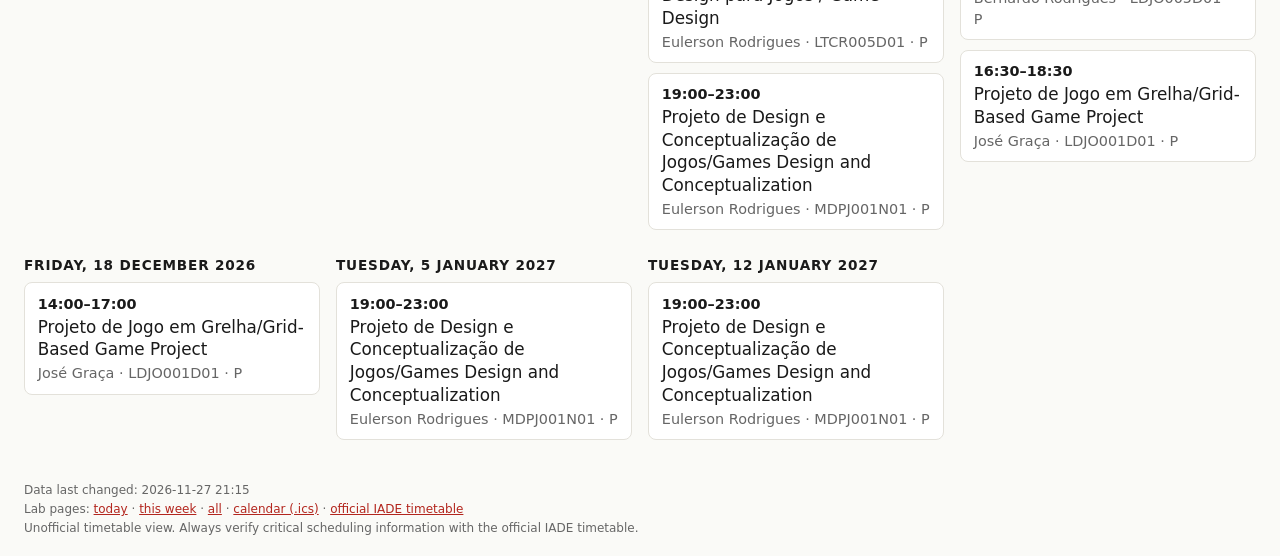
==== commit f4dfd612: "Update schedule" ====
--- a/docs/all.html
+++ b/docs/all.html
@@ -78,7 +78,7 @@
 </section>
 </main>
 <footer>
-<p>Data last changed: 2026-11-27 08:28</p>
+<p>Data last changed: 2026-11-27 21:15</p>
 <p>Lab pages: <a href="today.html">today</a> · <a href="week.html">this week</a> · <a href="all.html">all</a> · <a href="calendar/lab.ics">calendar (.ics)</a> · <a href="https://horariosturmas.europeia.pt/UE_IADE/HorariosTurmas/">official IADE timetable</a></p>
 <p>Unofficial timetable view. Always verify critical scheduling information with the official IADE timetable.</p>
 </footer>
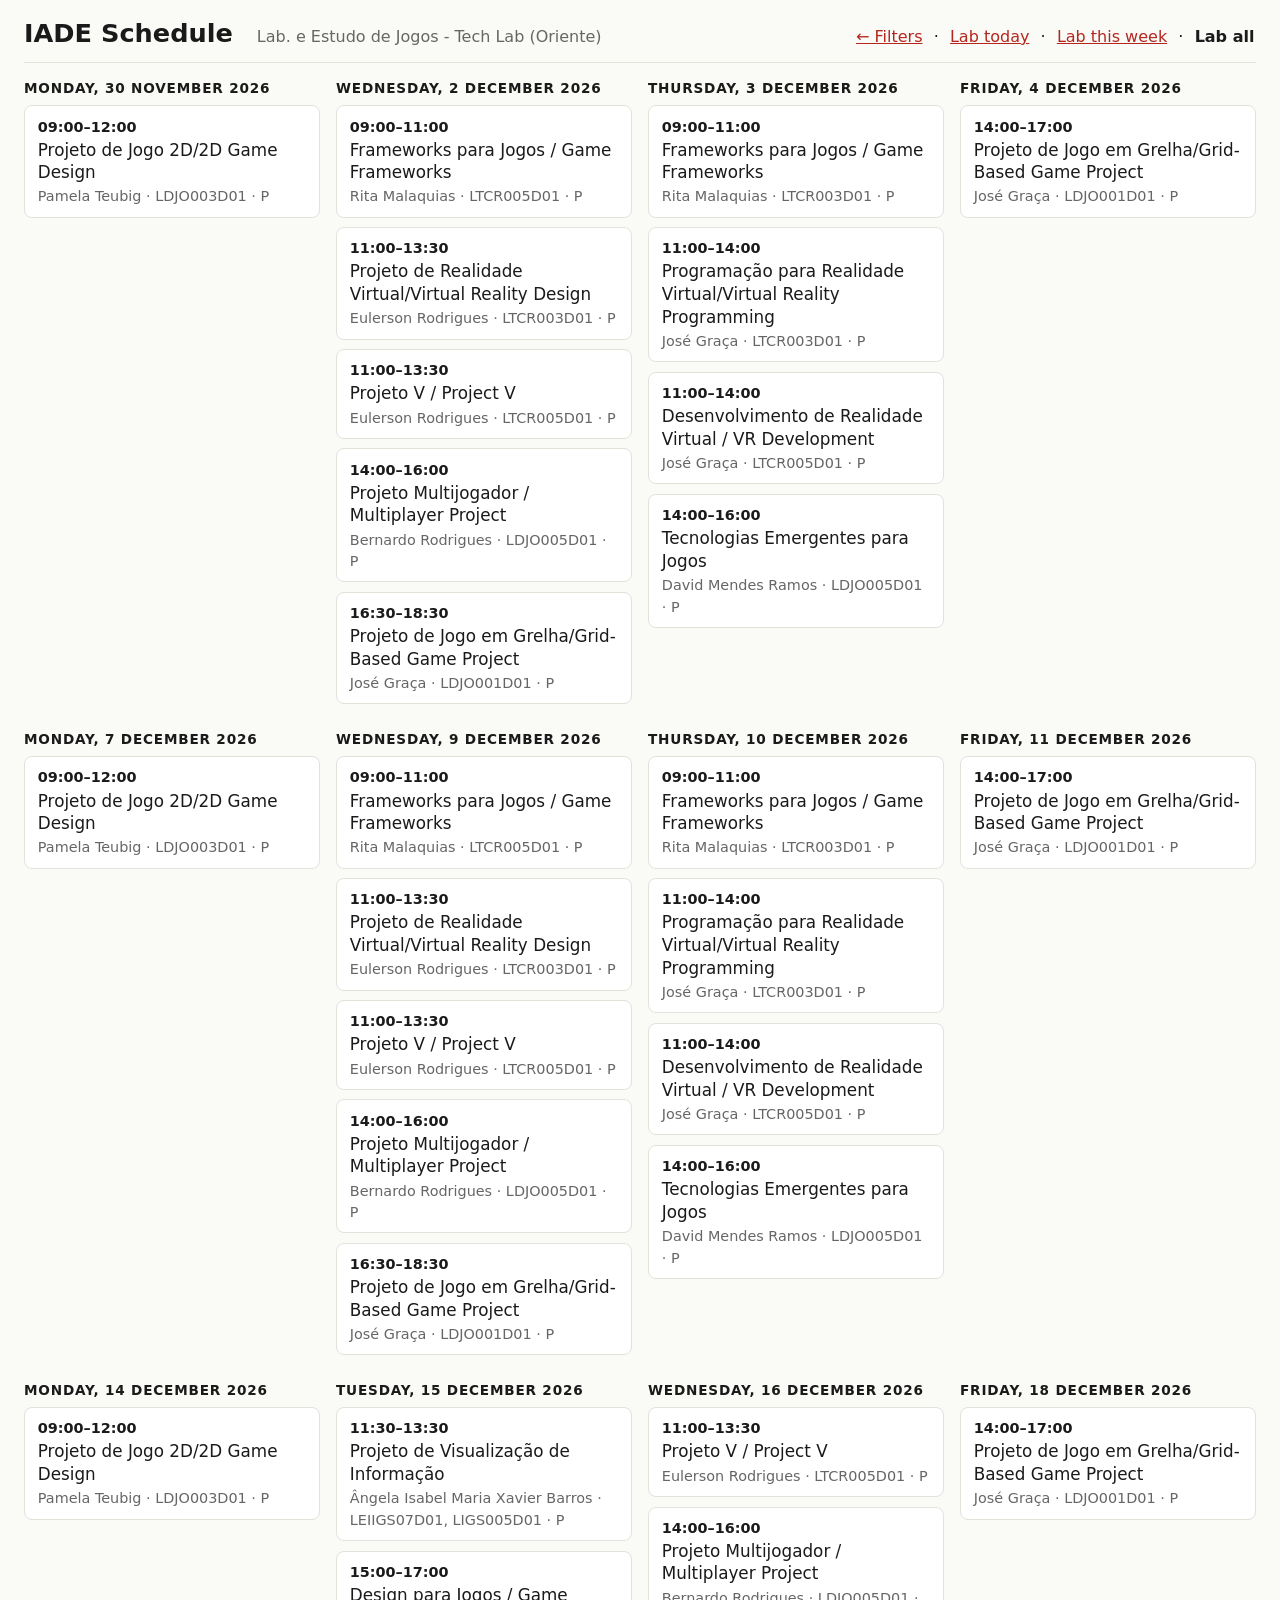
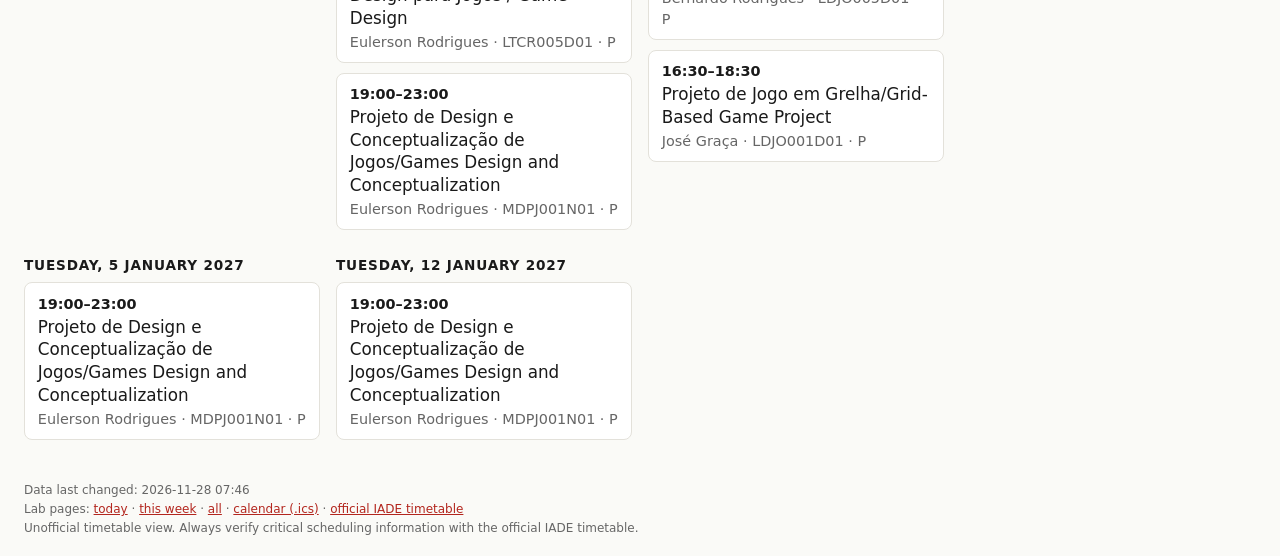
==== commit f7a4a489: "Update schedule" ====
--- a/docs/all.html
+++ b/docs/all.html
@@ -13,9 +13,6 @@
 <nav><a href="index.html">← Filters</a> · <a href="today.html">Lab today</a> · <a href="week.html">Lab this week</a> · <strong>Lab all</strong></nav>
 </header>
 <main>
-<section><h2>Friday, 27 November 2026</h2>
-<article><p class="time">14:00–17:00</p><p class="course">Projeto de Jogo em Grelha/Grid-Based Game Project</p><p>José Graça</p><p>LDJO001D01</p><p>P</p><p class="room">Lab. e Estudo de Jogos - Tech Lab (Oriente)</p></article>
-</section>
 <section><h2>Monday, 30 November 2026</h2>
 <article><p class="time">09:00–12:00</p><p class="course">Projeto de Jogo 2D/2D Game Design</p><p>Pamela Teubig</p><p>LDJO003D01</p><p>P</p><p class="room">Lab. e Estudo de Jogos - Tech Lab (Oriente)</p></article>
 </section>
@@ -78,7 +75,7 @@
 </section>
 </main>
 <footer>
-<p>Data last changed: 2026-11-27 21:15</p>
+<p>Data last changed: 2026-11-28 07:46</p>
 <p>Lab pages: <a href="today.html">today</a> · <a href="week.html">this week</a> · <a href="all.html">all</a> · <a href="calendar/lab.ics">calendar (.ics)</a> · <a href="https://horariosturmas.europeia.pt/UE_IADE/HorariosTurmas/">official IADE timetable</a></p>
 <p>Unofficial timetable view. Always verify critical scheduling information with the official IADE timetable.</p>
 </footer>
